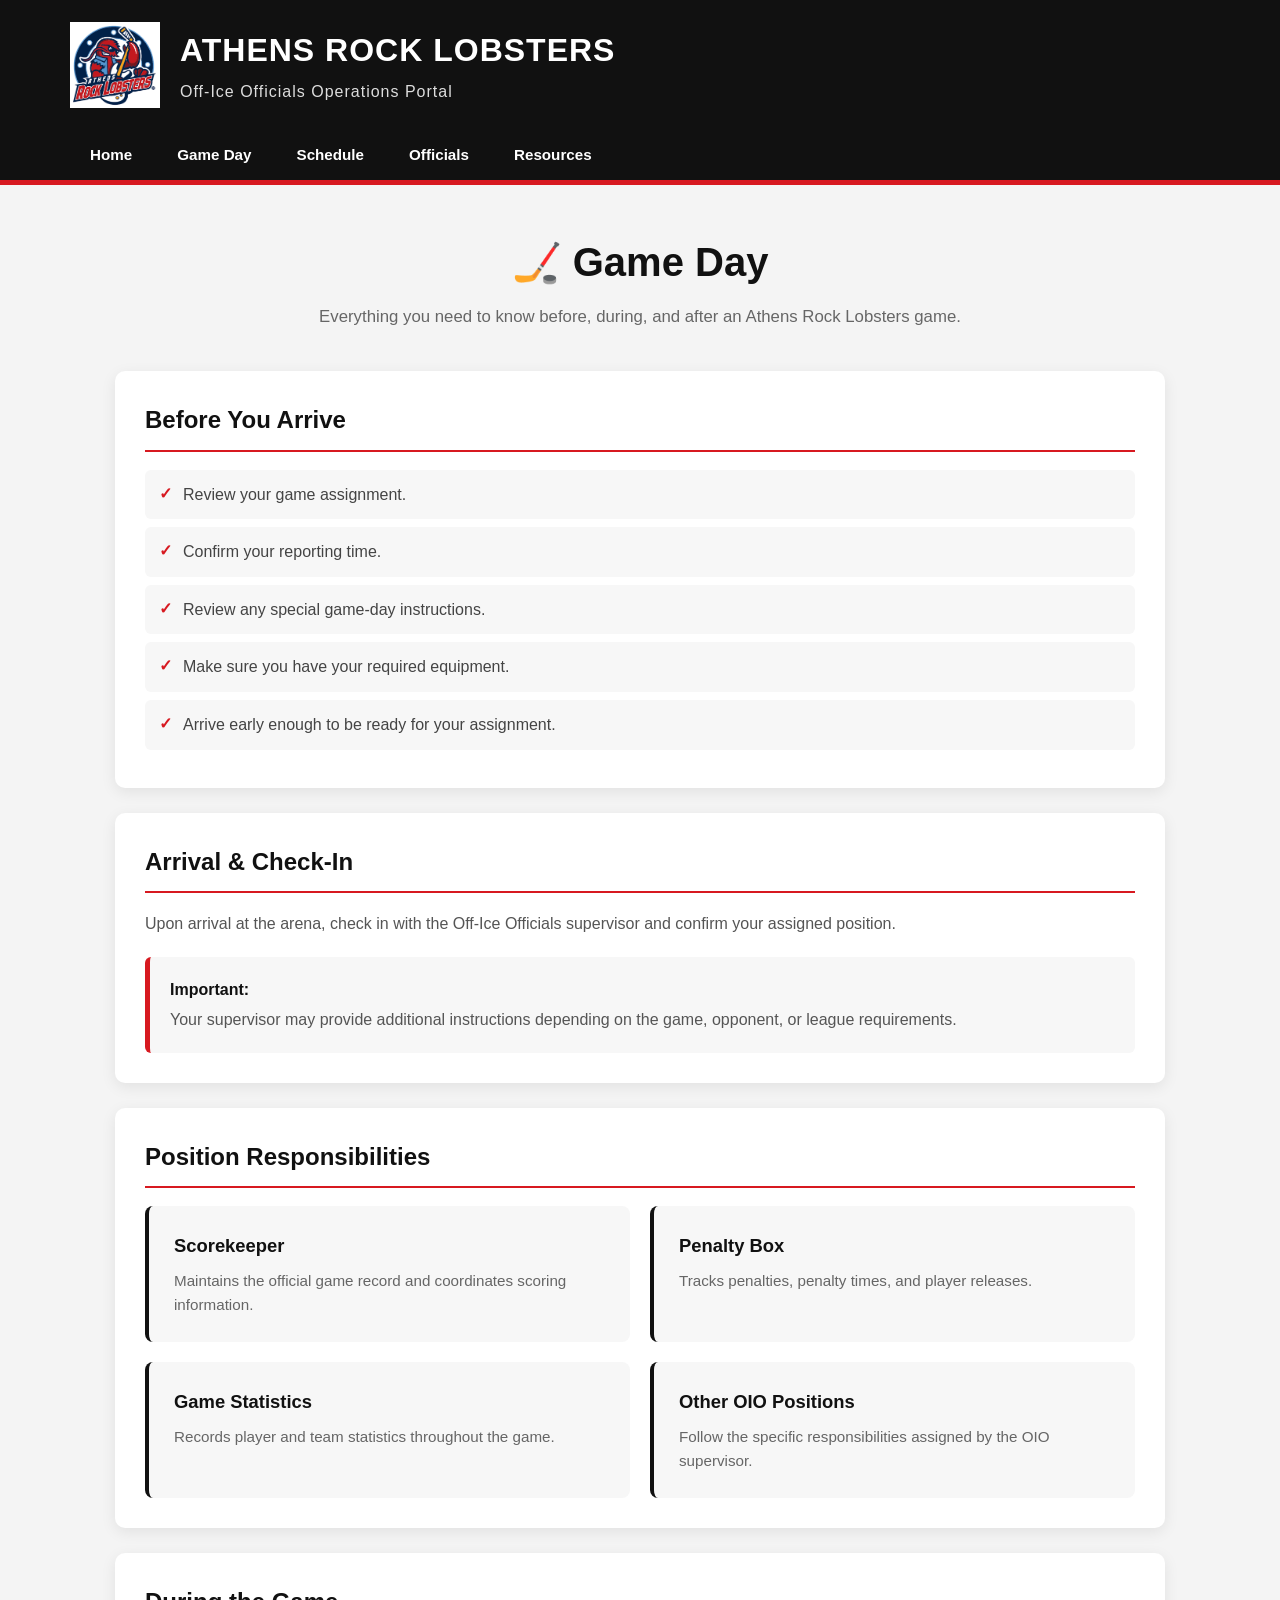
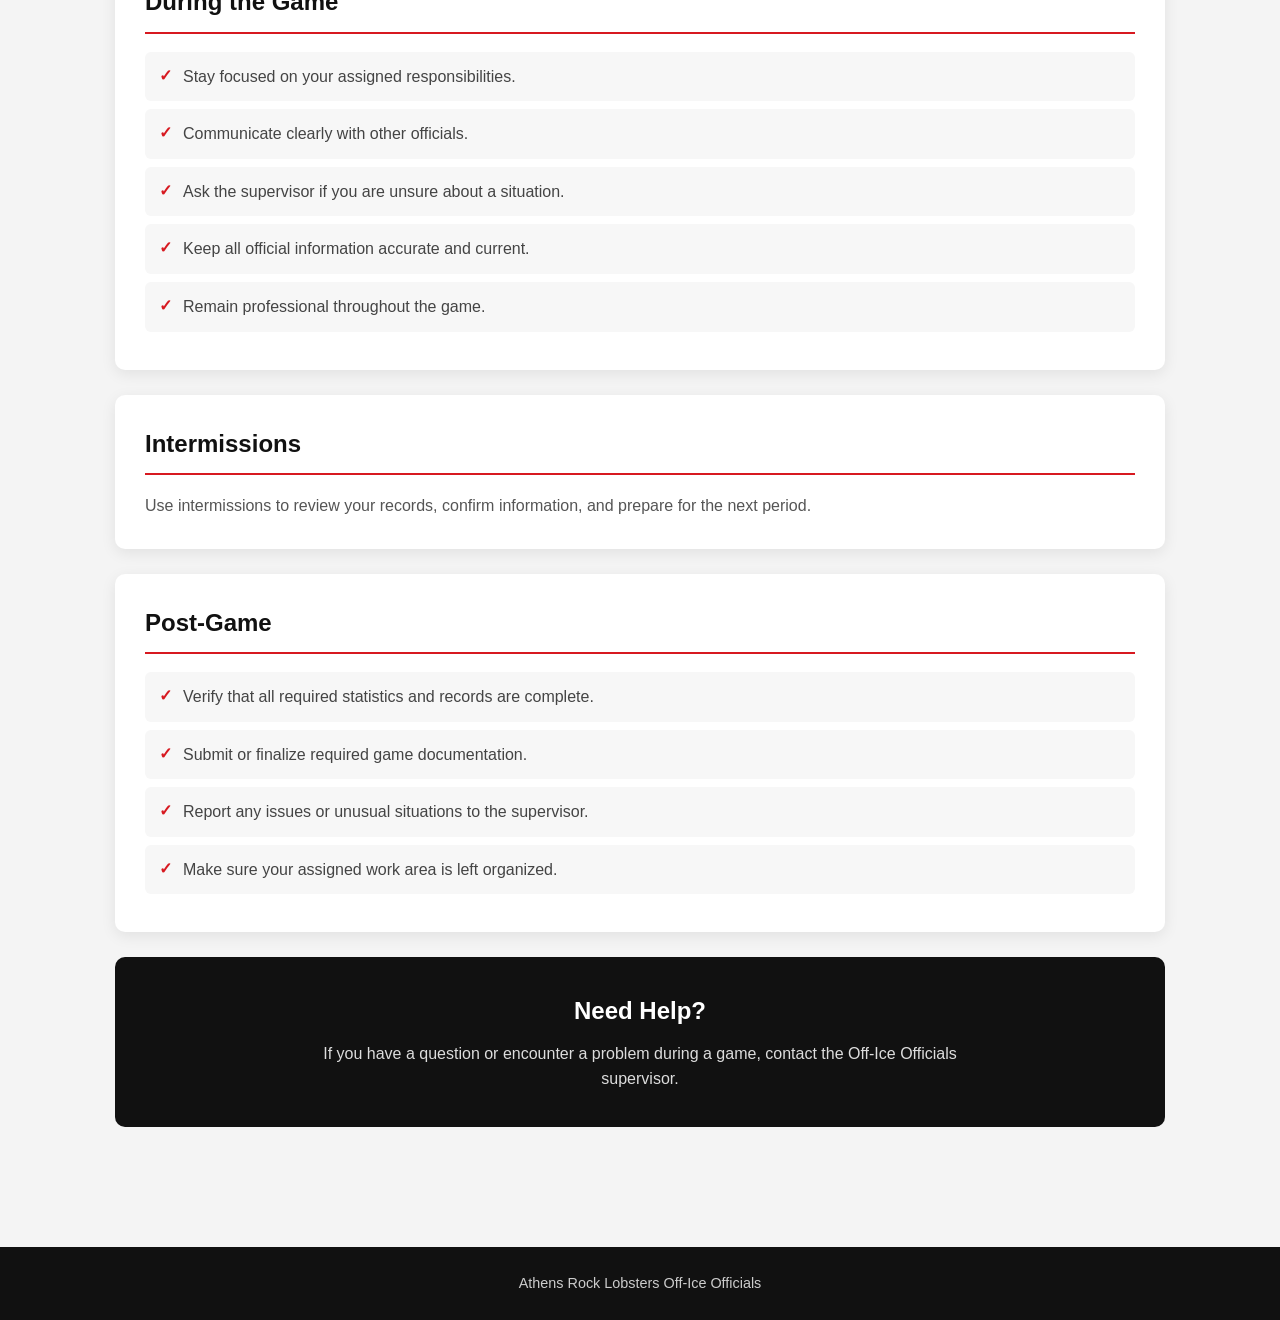
==== game-day.html @ accec573 "Add Game Day page" ====
<!DOCTYPE html>
<html lang="en">

<head>

    <meta charset="UTF-8">

    <meta name="viewport"
          content="width=device-width, initial-scale=1.0">

    <title>Game Day | ARL Off-Ice Officials</title>

    <link rel="stylesheet"
          href="css/style.css">

</head>


<body>

    <!-- HEADER -->

    <header class="site-header">

        <div class="header-content">

            <div class="brand">

                <img src="images/arl-logo.png"
                     alt="Athens Rock Lobsters logo"
                     class="arl-logo">

                <div class="brand-text">

                    <h1>Athens Rock Lobsters</h1>

                    <p>
                        Off-Ice Officials Operations Portal
                    </p>

                </div>

            </div>


            <!-- NAVIGATION -->

            <nav class="main-nav">

                <a href="index.html">Home</a>

                <a href="game-day.html">
                    Game Day
                </a>

                <a href="#">
                    Schedule
                </a>

                <a href="#">
                    Officials
                </a>

                <a href="#">
                    Resources
                </a>

            </nav>

        </div>

    </header>


    <!-- PAGE CONTENT -->

    <main class="page-content">


        <!-- PAGE TITLE -->

        <section class="page-header">

            <h2>🏒 Game Day</h2>

            <p>
                Everything you need to know before,
                during, and after an Athens Rock Lobsters game.
            </p>

        </section>


        <!-- GAME DAY CHECKLIST -->

        <section class="info-section">

            <h3>Before You Arrive</h3>

            <ul class="checklist">

                <li>
                    Review your game assignment.
                </li>

                <li>
                    Confirm your reporting time.
                </li>

                <li>
                    Review any special game-day instructions.
                </li>

                <li>
                    Make sure you have your required equipment.
                </li>

                <li>
                    Arrive early enough to be ready for your assignment.
                </li>

            </ul>

        </section>


        <!-- ARRIVAL -->

        <section class="info-section">

            <h3>Arrival & Check-In</h3>

            <p>
                Upon arrival at the arena, check in with the
                Off-Ice Officials supervisor and confirm your
                assigned position.
            </p>

            <div class="important-box">

                <strong>Important:</strong>

                <p>
                    Your supervisor may provide additional
                    instructions depending on the game,
                    opponent, or league requirements.
                </p>

            </div>

        </section>


        <!-- POSITIONS -->

        <section class="info-section">

            <h3>Position Responsibilities</h3>

            <div class="position-grid">


                <div class="position-card">

                    <h4>Scorekeeper</h4>

                    <p>
                        Maintains the official game record
                        and coordinates scoring information.
                    </p>

                </div>


                <div class="position-card">

                    <h4>Penalty Box</h4>

                    <p>
                        Tracks penalties, penalty times,
                        and player releases.
                    </p>

                </div>


                <div class="position-card">

                    <h4>Game Statistics</h4>

                    <p>
                        Records player and team statistics
                        throughout the game.
                    </p>

                </div>


                <div class="position-card">

                    <h4>Other OIO Positions</h4>

                    <p>
                        Follow the specific responsibilities
                        assigned by the OIO supervisor.
                    </p>

                </div>

            </div>

        </section>


        <!-- DURING GAME -->

        <section class="info-section">

            <h3>During the Game</h3>

            <ul class="checklist">

                <li>
                    Stay focused on your assigned responsibilities.
                </li>

                <li>
                    Communicate clearly with other officials.
                </li>

                <li>
                    Ask the supervisor if you are unsure about a situation.
                </li>

                <li>
                    Keep all official information accurate and current.
                </li>

                <li>
                    Remain professional throughout the game.
                </li>

            </ul>

        </section>


        <!-- INTERMISSIONS -->

        <section class="info-section">

            <h3>Intermissions</h3>

            <p>
                Use intermissions to review your records,
                confirm information, and prepare for the
                next period.
            </p>

        </section>


        <!-- POST GAME -->

        <section class="info-section">

            <h3>Post-Game</h3>

            <ul class="checklist">

                <li>
                    Verify that all required statistics and records are complete.
                </li>

                <li>
                    Submit or finalize required game documentation.
                </li>

                <li>
                    Report any issues or unusual situations to the supervisor.
                </li>

                <li>
                    Make sure your assigned work area is left organized.
                </li>

            </ul>

        </section>


        <!-- CONTACT -->

        <section class="contact-box">

            <h3>Need Help?</h3>

            <p>
                If you have a question or encounter a problem
                during a game, contact the Off-Ice Officials
                supervisor.
            </p>

        </section>


    </main>


    <!-- FOOTER -->

    <footer class="site-footer">

        <p>
            Athens Rock Lobsters Off-Ice Officials
        </p>

    </footer>


</body>

</html>
---- css/style.css ----
/* =========================================
   ATHENS ROCK LOBSTERS
   OFF-ICE OFFICIALS OPERATIONS PORTAL
   ========================================= */

/* ---------- RESET ---------- */

* {
    margin: 0;
    padding: 0;
    box-sizing: border-box;
}

html {
    scroll-behavior: smooth;
}

body {
    font-family: Arial, Helvetica, sans-serif;
    background: #f4f4f4;
    color: #222;
    line-height: 1.6;
}

a {
    color: inherit;
    text-decoration: none;
}

img {
    max-width: 100%;
    display: block;
}


/* =========================================
   HEADER
   ========================================= */

.site-header {
    background: #111111;
    color: white;
    border-bottom: 5px solid #d71920;
}

.header-content {
    max-width: 1200px;
    margin: 0 auto;
    padding: 20px 30px 0;
}

.brand {
    display: flex;
    align-items: center;
    gap: 20px;
    padding-bottom: 20px;
}

.arl-logo {
    width: 90px;
    height: 90px;
    object-fit: contain;
}

.brand-text h1 {
    font-size: 2rem;
    font-weight: 800;
    letter-spacing: 1px;
    text-transform: uppercase;
}

.brand-text p {
    margin-top: 3px;
    color: #dddddd;
    font-size: 1rem;
    letter-spacing: 1px;
}


/* =========================================
   NAVIGATION
   ========================================= */

.main-nav {
    display: flex;
    flex-wrap: wrap;
    gap: 5px;
}

.main-nav a {
    padding: 13px 20px;
    color: white;
    font-weight: bold;
    font-size: 0.95rem;
    transition: background 0.2s ease;
}

.main-nav a:hover {
    background: #d71920;
}


/* =========================================
   MAIN CONTENT
   ========================================= */

main {
    min-height: 600px;
}


/* =========================================
   HERO
   ========================================= */

.hero {
    position: relative;
    width: 100%;
    height: 380px;
    overflow: hidden;
}

.hero > img {
    width: 100%;
    height: 100%;
    object-fit: cover;
}

.hero-overlay {
    position: absolute;
    top: 0;
    left: 0;
    width: 100%;
    height: 100%;

    display: flex;
    flex-direction: column;
    justify-content: center;
    align-items: center;

    text-align: center;
    padding: 30px;

    background: rgba(0, 0, 0, 0.55);
    color: white;
}

.hero-overlay h2 {
    font-size: 2.7rem;
    text-transform: uppercase;
    letter-spacing: 1px;
    margin-bottom: 10px;
}

.hero-overlay p {
    max-width: 700px;
    font-size: 1.15rem;
}


/* =========================================
   WELCOME
   ========================================= */

.welcome {
    max-width: 1000px;
    margin: 50px auto 35px;
    padding: 40px;

    background: white;
    border-radius: 10px;

    box-shadow: 0 4px 15px rgba(0, 0, 0, 0.08);

    text-align: center;
}

.welcome h2 {
    font-size: 2rem;
    margin-bottom: 15px;
    color: #111111;
}

.welcome p {
    max-width: 700px;
    margin: 0 auto;
    color: #555555;
    font-size: 1.05rem;
}


/* =========================================
   DASHBOARD
   ========================================= */

.dashboard {
    width: 100%;
    max-width: 1100px;

    margin: 0 auto 60px;
    padding: 0 25px;

    display: grid;
    grid-template-columns: repeat(3, minmax(0, 1fr));
    gap: 25px;
}

.dashboard-card {
    display: block;

    background: white;
    padding: 30px;

    border-radius: 10px;
    border-top: 5px solid #d71920;

    box-shadow: 0 4px 15px rgba(0, 0, 0, 0.08);

    transition:
        transform 0.2s ease,
        box-shadow 0.2s ease;
}

.dashboard-card:hover {
    transform: translateY(-5px);

    box-shadow:
        0 8px 25px rgba(0, 0, 0, 0.15);
}

.card-icon {
    font-size: 2.2rem;
    margin-bottom: 10px;
}

.dashboard-card h3 {
    font-size: 1.35rem;
    margin-bottom: 10px;
    color: #111111;
}

.dashboard-card p {
    color: #666666;
    font-size: 0.95rem;
}


/* =========================================
   FOOTER
   ========================================= */

.site-footer {
    background: #111111;
    color: #cccccc;

    text-align: center;

    padding: 25px;
    margin-top: 60px;

    font-size: 0.9rem;
}


/* =========================================
   TABLET
   ========================================= */

@media (max-width: 800px) {

    .dashboard {
        grid-template-columns: repeat(2, minmax(0, 1fr));
    }

    .hero {
        height: 320px;
    }

    .hero-overlay h2 {
        font-size: 2rem;
    }
}


/* =========================================
   MOBILE
   ========================================= */

@media (max-width: 550px) {

    .header-content {
        padding: 15px 20px 0;
    }

    .brand {
        gap: 15px;
    }

    .arl-logo {
        width: 70px;
        height: 70px;
    }

    .brand-text h1 {
        font-size: 1.35rem;
    }

    .brand-text p {
        font-size: 0.8rem;
    }

    .main-nav a {
        padding: 10px 12px;
        font-size: 0.85rem;
    }

    .hero {
        height: 300px;
    }

    .hero-overlay h2 {
        font-size: 1.6rem;
    }

    .hero-overlay p {
        font-size: 1rem;
    }

    .welcome {
        margin: 30px 15px;
        padding: 35px 25px;
    }

    .welcome h2 {
        font-size: 1.6rem;
    }

    .dashboard {
        grid-template-columns: 1fr;
        padding: 0 15px;
    }
}




/* =========================================
   GAME DAY PAGE
   ========================================= */

.page-content {
    max-width: 1100px;
    margin: 0 auto;
    padding: 45px 25px 60px;
}


/* ---------- PAGE HEADER ---------- */

.page-header {
    text-align: center;
    margin-bottom: 40px;
}

.page-header h2 {
    font-size: 2.5rem;
    color: #111111;
    margin-bottom: 10px;
}

.page-header p {
    max-width: 700px;
    margin: 0 auto;
    color: #666666;
    font-size: 1.05rem;
}


/* ---------- INFORMATION SECTIONS ---------- */

.info-section {
    background: white;
    margin-bottom: 25px;
    padding: 30px;

    border-radius: 10px;

    box-shadow:
        0 4px 15px rgba(0, 0, 0, 0.08);
}

.info-section h3 {
    font-size: 1.5rem;
    color: #111111;

    margin-bottom: 18px;

    padding-bottom: 10px;

    border-bottom: 2px solid #d71920;
}

.info-section p {
    color: #555555;
}


/* ---------- CHECKLIST ---------- */

.checklist {
    list-style: none;
    padding: 0;
}

.checklist li {
    position: relative;

    padding: 12px 15px 12px 38px;

    margin-bottom: 8px;

    background: #f7f7f7;

    border-radius: 6px;

    color: #444444;
}

.checklist li::before {
    content: "✓";

    position: absolute;

    left: 14px;
    top: 11px;

    font-weight: bold;

    color: #d71920;
}


/* ---------- IMPORTANT BOX ---------- */

.important-box {
    margin-top: 20px;

    padding: 20px;

    background: #f7f7f7;

    border-left: 5px solid #d71920;

    border-radius: 6px;
}

.important-box strong {
    display: block;

    margin-bottom: 5px;

    color: #111111;
}

.important-box p {
    margin: 0;
}


/* ---------- POSITION GRID ---------- */

.position-grid {
    display: grid;

    grid-template-columns:
        repeat(2, minmax(0, 1fr));

    gap: 20px;
}

.position-card {
    padding: 25px;

    background: #f7f7f7;

    border-radius: 8px;

    border-left: 4px solid #111111;
}

.position-card h4 {
    margin-bottom: 8px;

    font-size: 1.15rem;

    color: #111111;
}

.position-card p {
    font-size: 0.95rem;

    color: #666666;
}


/* ---------- CONTACT BOX ---------- */

.contact-box {
    margin-top: 10px;

    padding: 35px;

    background: #111111;

    color: white;

    border-radius: 10px;

    text-align: center;
}

.contact-box h3 {
    font-size: 1.5rem;

    margin-bottom: 10px;
}

.contact-box p {
    max-width: 650px;

    margin: 0 auto;

    color: #dddddd;
}


/* ---------- GAME DAY MOBILE ---------- */

@media (max-width: 700px) {

    .page-content {
        padding: 35px 15px 45px;
    }

    .page-header h2 {
        font-size: 2rem;
    }

    .info-section {
        padding: 25px 20px;
    }

    .position-grid {
        grid-template-columns: 1fr;
    }

    .contact-box {
        padding: 30px 20px;
    }
}
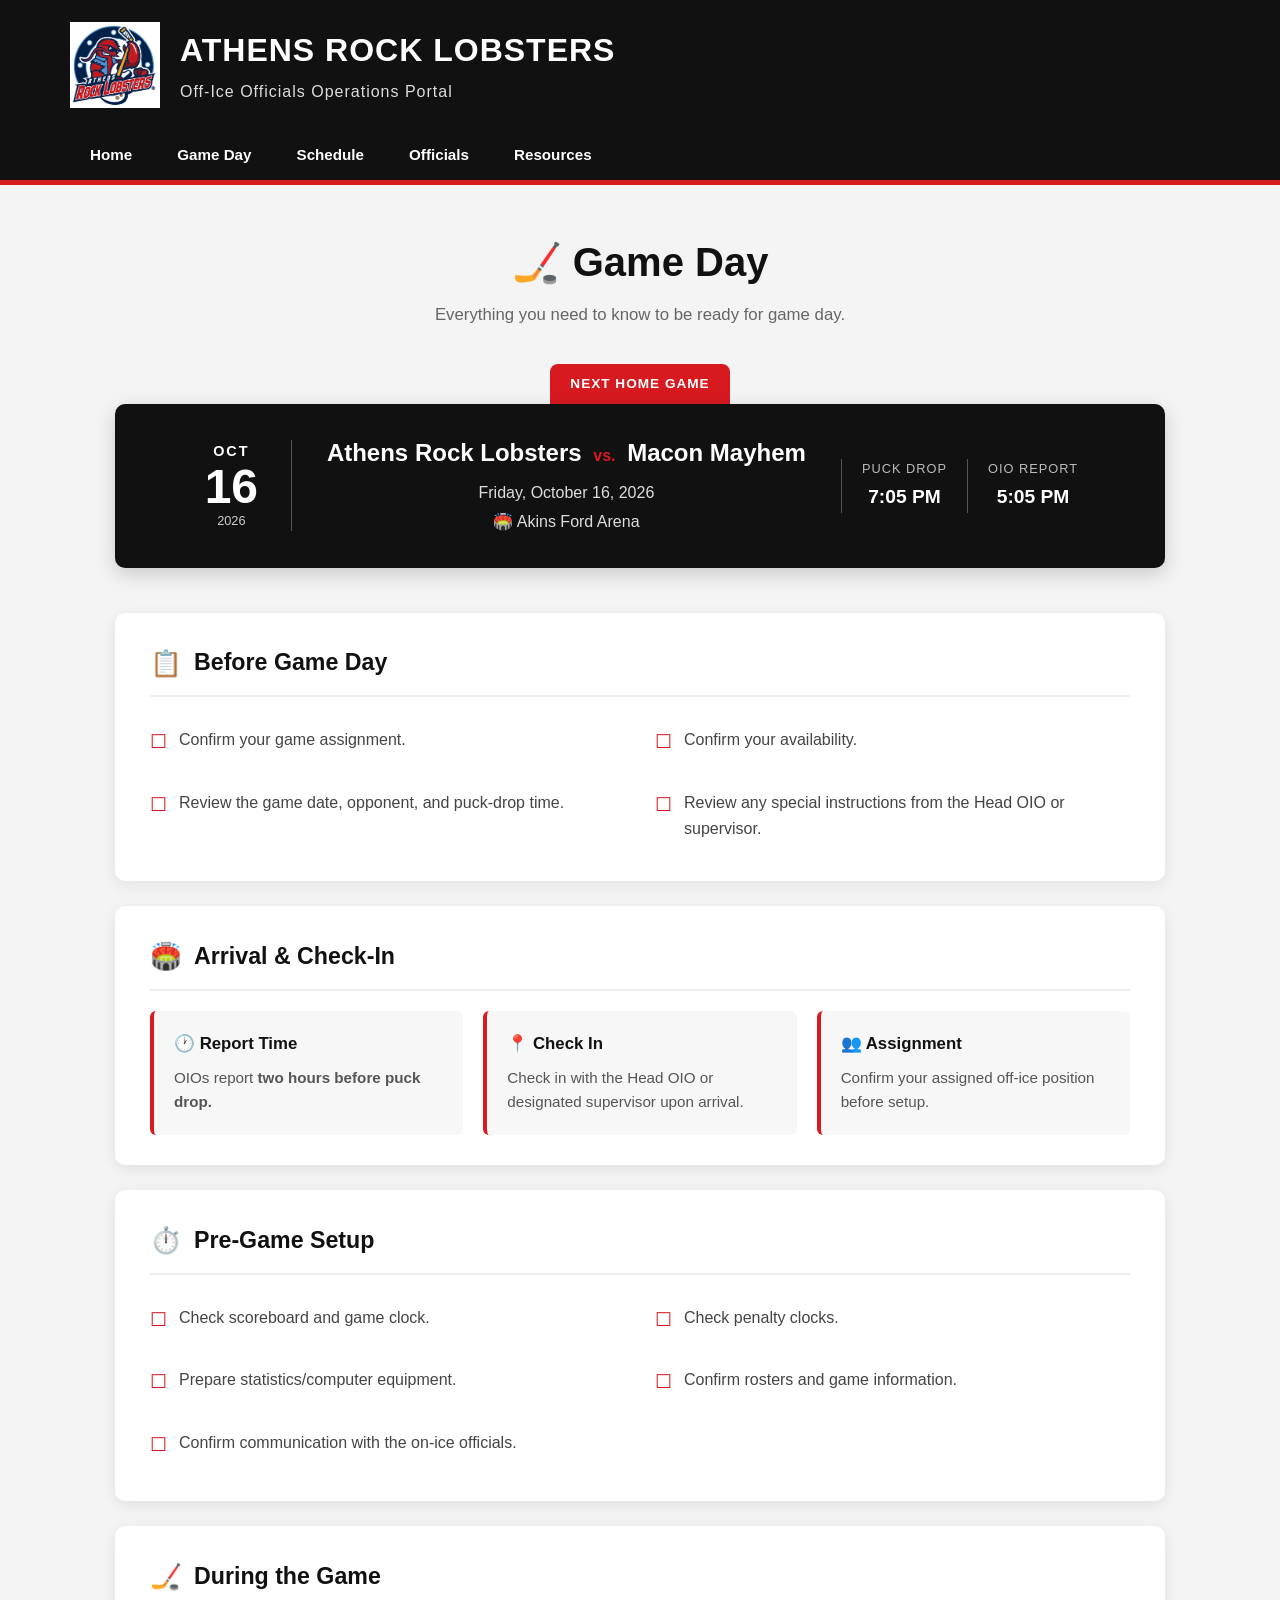
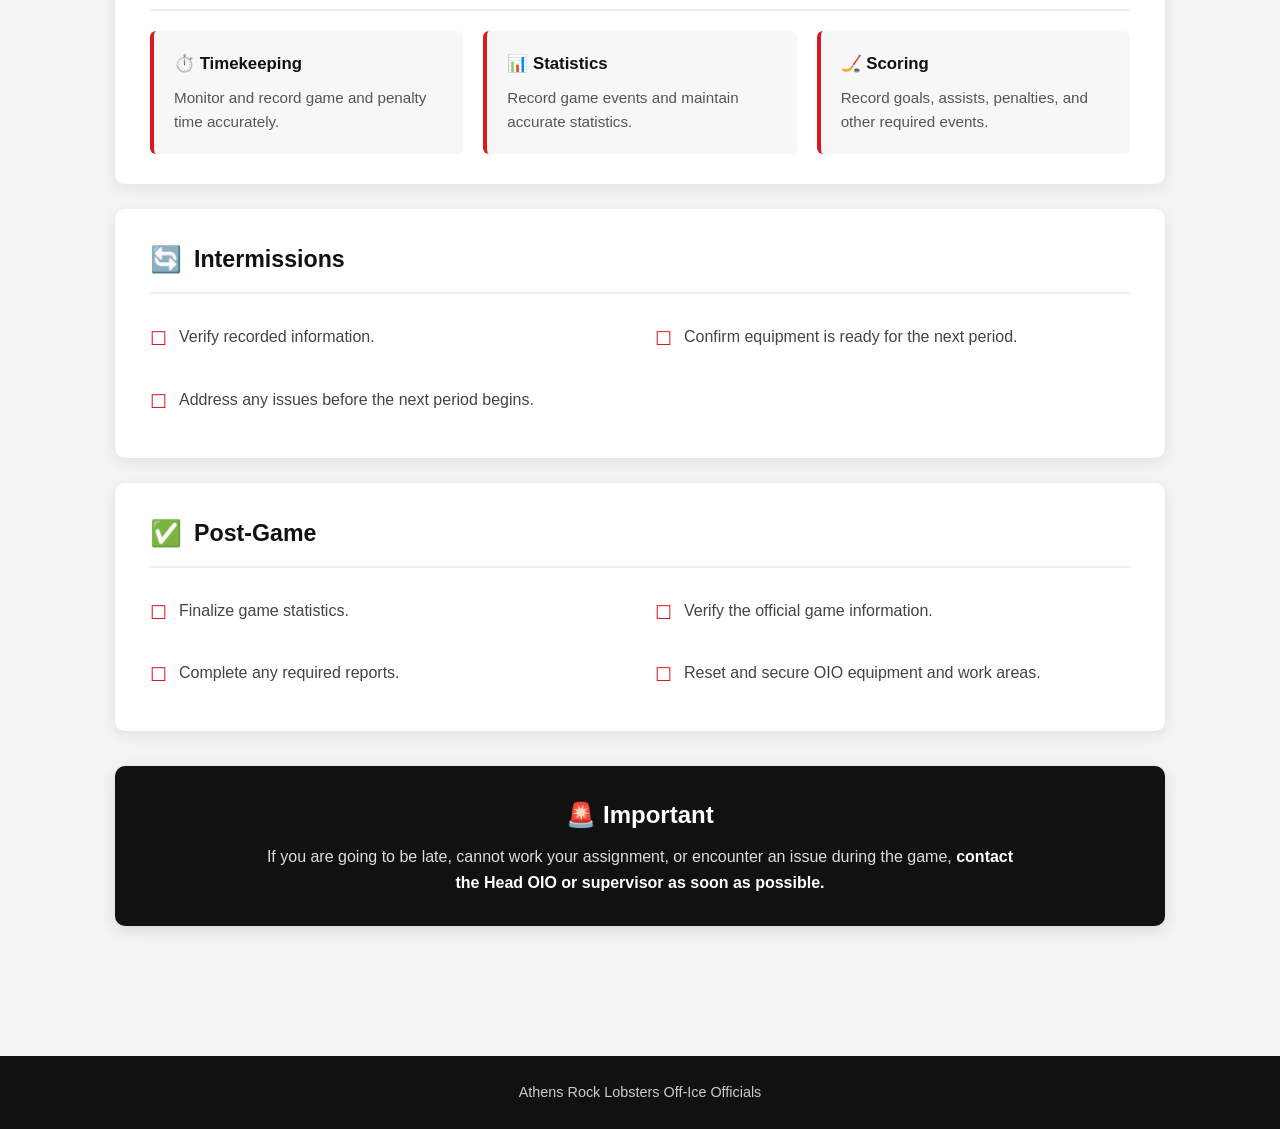
==== commit 4f4f5595: "Build Game Day operations page" ====
--- a/game-day.html
+++ b/game-day.html
@@ -1,3 +1,4 @@
+
 <!DOCTYPE html>
 <html lang="en">
 
@@ -18,304 +19,589 @@
 
 <body>
 
-    <!-- HEADER -->
-
-    <header class="site-header">
-
-        <div class="header-content">
-
-            <div class="brand">
-
-                <img src="images/arl-logo.png"
-                     alt="Athens Rock Lobsters logo"
-                     class="arl-logo">
-
-                <div class="brand-text">
-
-                    <h1>Athens Rock Lobsters</h1>
-
-                    <p>
-                        Off-Ice Officials Operations Portal
-                    </p>
+
+<!-- =========================================
+     HEADER
+     ========================================= -->
+
+<header class="site-header">
+
+    <div class="header-content">
+
+        <div class="brand">
+
+            <img src="images/arl-logo.png"
+                 alt="Athens Rock Lobsters logo"
+                 class="arl-logo">
+
+            <div class="brand-text">
+
+                <h1>Athens Rock Lobsters</h1>
+
+                <p>
+                    Off-Ice Officials Operations Portal
+                </p>
+
+            </div>
+
+        </div>
+
+
+        <nav class="main-nav">
+
+            <a href="index.html">Home</a>
+
+            <a href="game-day.html">
+                Game Day
+            </a>
+
+            <a href="schedule.html">
+                Schedule
+            </a>
+
+            <a href="officials.html">
+                Officials
+            </a>
+
+            <a href="resources.html">
+                Resources
+            </a>
+
+        </nav>
+
+    </div>
+
+</header>
+
+
+
+<!-- =========================================
+     MAIN CONTENT
+     ========================================= -->
+
+<main class="game-day-page">
+
+
+    <!-- PAGE TITLE -->
+
+    <section class="page-title">
+
+        <h2>🏒 Game Day</h2>
+
+        <p>
+            Everything you need to know
+            to be ready for game day.
+        </p>
+
+    </section>
+
+
+
+    <!-- =====================================
+         NEXT HOME GAME
+         ===================================== -->
+
+    <section class="game-day-next">
+
+        <div class="game-day-next-label">
+
+            NEXT HOME GAME
+
+        </div>
+
+
+        <div class="game-day-next-content">
+
+
+            <div class="game-day-date">
+
+                <span>OCT</span>
+
+                <strong>16</strong>
+
+                <small>2026</small>
+
+            </div>
+
+
+            <div class="game-day-matchup">
+
+                <h2>
+                    Athens Rock Lobsters
+                    <span>vs.</span>
+                    Macon Mayhem
+                </h2>
+
+                <p>
+                    Friday, October 16, 2026
+                </p>
+
+                <p>
+                    🏟️ Akins Ford Arena
+                </p>
+
+            </div>
+
+
+            <div class="game-day-times">
+
+                <div>
+
+                    <span>Puck Drop</span>
+
+                    <strong>7:05 PM</strong>
 
                 </div>
 
-            </div>
-
-
-            <!-- NAVIGATION -->
-
-            <nav class="main-nav">
-
-                <a href="index.html">Home</a>
-
-                <a href="game-day.html">
-                    Game Day
-                </a>
-
-                <a href="#">
-                    Schedule
-                </a>
-
-                <a href="#">
-                    Officials
-                </a>
-
-                <a href="#">
-                    Resources
-                </a>
-
-            </nav>
-
-        </div>
-
-    </header>
-
-
-    <!-- PAGE CONTENT -->
-
-    <main class="page-content">
-
-
-        <!-- PAGE TITLE -->
-
-        <section class="page-header">
-
-            <h2>🏒 Game Day</h2>
-
-            <p>
-                Everything you need to know before,
-                during, and after an Athens Rock Lobsters game.
-            </p>
-
-        </section>
-
-
-        <!-- GAME DAY CHECKLIST -->
-
-        <section class="info-section">
-
-            <h3>Before You Arrive</h3>
-
-            <ul class="checklist">
-
-                <li>
-                    Review your game assignment.
-                </li>
-
-                <li>
-                    Confirm your reporting time.
-                </li>
-
-                <li>
-                    Review any special game-day instructions.
-                </li>
-
-                <li>
-                    Make sure you have your required equipment.
-                </li>
-
-                <li>
-                    Arrive early enough to be ready for your assignment.
-                </li>
-
-            </ul>
-
-        </section>
-
-
-        <!-- ARRIVAL -->
-
-        <section class="info-section">
-
-            <h3>Arrival & Check-In</h3>
-
-            <p>
-                Upon arrival at the arena, check in with the
-                Off-Ice Officials supervisor and confirm your
-                assigned position.
-            </p>
-
-            <div class="important-box">
-
-                <strong>Important:</strong>
-
-                <p>
-                    Your supervisor may provide additional
-                    instructions depending on the game,
-                    opponent, or league requirements.
-                </p>
-
-            </div>
-
-        </section>
-
-
-        <!-- POSITIONS -->
-
-        <section class="info-section">
-
-            <h3>Position Responsibilities</h3>
-
-            <div class="position-grid">
-
-
-                <div class="position-card">
-
-                    <h4>Scorekeeper</h4>
-
-                    <p>
-                        Maintains the official game record
-                        and coordinates scoring information.
-                    </p>
+
+                <div>
+
+                    <span>OIO Report</span>
+
+                    <strong>5:05 PM</strong>
 
                 </div>
 
-
-                <div class="position-card">
-
-                    <h4>Penalty Box</h4>
-
-                    <p>
-                        Tracks penalties, penalty times,
-                        and player releases.
-                    </p>
-
-                </div>
-
-
-                <div class="position-card">
-
-                    <h4>Game Statistics</h4>
-
-                    <p>
-                        Records player and team statistics
-                        throughout the game.
-                    </p>
-
-                </div>
-
-
-                <div class="position-card">
-
-                    <h4>Other OIO Positions</h4>
-
-                    <p>
-                        Follow the specific responsibilities
-                        assigned by the OIO supervisor.
-                    </p>
-
-                </div>
-
-            </div>
-
-        </section>
-
-
-        <!-- DURING GAME -->
-
-        <section class="info-section">
-
-            <h3>During the Game</h3>
-
-            <ul class="checklist">
-
-                <li>
-                    Stay focused on your assigned responsibilities.
-                </li>
-
-                <li>
-                    Communicate clearly with other officials.
-                </li>
-
-                <li>
-                    Ask the supervisor if you are unsure about a situation.
-                </li>
-
-                <li>
-                    Keep all official information accurate and current.
-                </li>
-
-                <li>
-                    Remain professional throughout the game.
-                </li>
-
-            </ul>
-
-        </section>
-
-
-        <!-- INTERMISSIONS -->
-
-        <section class="info-section">
-
-            <h3>Intermissions</h3>
-
-            <p>
-                Use intermissions to review your records,
-                confirm information, and prepare for the
-                next period.
-            </p>
-
-        </section>
-
-
-        <!-- POST GAME -->
-
-        <section class="info-section">
-
-            <h3>Post-Game</h3>
-
-            <ul class="checklist">
-
-                <li>
-                    Verify that all required statistics and records are complete.
-                </li>
-
-                <li>
-                    Submit or finalize required game documentation.
-                </li>
-
-                <li>
-                    Report any issues or unusual situations to the supervisor.
-                </li>
-
-                <li>
-                    Make sure your assigned work area is left organized.
-                </li>
-
-            </ul>
-
-        </section>
-
-
-        <!-- CONTACT -->
-
-        <section class="contact-box">
-
-            <h3>Need Help?</h3>
-
-            <p>
-                If you have a question or encounter a problem
-                during a game, contact the Off-Ice Officials
-                supervisor.
-            </p>
-
-        </section>
-
-
-    </main>
-
-
-    <!-- FOOTER -->
-
-    <footer class="site-footer">
+            </div>
+
+        </div>
+
+    </section>
+
+
+
+    <!-- =====================================
+         BEFORE GAME DAY
+         ===================================== -->
+
+    <section class="game-day-section">
+
+        <div class="section-heading">
+
+            <span>📋</span>
+
+            <h2>Before Game Day</h2>
+
+        </div>
+
+
+        <div class="checklist">
+
+            <div class="checklist-item">
+
+                <span>☐</span>
+
+                <p>
+                    Confirm your game assignment.
+                </p>
+
+            </div>
+
+
+            <div class="checklist-item">
+
+                <span>☐</span>
+
+                <p>
+                    Confirm your availability.
+                </p>
+
+            </div>
+
+
+            <div class="checklist-item">
+
+                <span>☐</span>
+
+                <p>
+                    Review the game date,
+                    opponent, and puck-drop time.
+                </p>
+
+            </div>
+
+
+            <div class="checklist-item">
+
+                <span>☐</span>
+
+                <p>
+                    Review any special instructions
+                    from the Head OIO or supervisor.
+                </p>
+
+            </div>
+
+        </div>
+
+    </section>
+
+
+
+    <!-- =====================================
+         ARRIVAL
+         ===================================== -->
+
+    <section class="game-day-section">
+
+        <div class="section-heading">
+
+            <span>🏟️</span>
+
+            <h2>Arrival & Check-In</h2>
+
+        </div>
+
+
+        <div class="info-grid">
+
+            <div class="info-box">
+
+                <h3>🕐 Report Time</h3>
+
+                <p>
+
+                    OIOs report
+
+                    <strong>
+                        two hours before puck drop.
+                    </strong>
+
+                </p>
+
+            </div>
+
+
+            <div class="info-box">
+
+                <h3>📍 Check In</h3>
+
+                <p>
+                    Check in with the
+                    Head OIO or designated supervisor
+                    upon arrival.
+                </p>
+
+            </div>
+
+
+            <div class="info-box">
+
+                <h3>👥 Assignment</h3>
+
+                <p>
+                    Confirm your assigned
+                    off-ice position before setup.
+                </p>
+
+            </div>
+
+        </div>
+
+    </section>
+
+
+
+    <!-- =====================================
+         PRE-GAME SETUP
+         ===================================== -->
+
+    <section class="game-day-section">
+
+        <div class="section-heading">
+
+            <span>⏱️</span>
+
+            <h2>Pre-Game Setup</h2>
+
+        </div>
+
+
+        <div class="checklist">
+
+            <div class="checklist-item">
+
+                <span>☐</span>
+
+                <p>
+                    Check scoreboard and game clock.
+                </p>
+
+            </div>
+
+
+            <div class="checklist-item">
+
+                <span>☐</span>
+
+                <p>
+                    Check penalty clocks.
+                </p>
+
+            </div>
+
+
+            <div class="checklist-item">
+
+                <span>☐</span>
+
+                <p>
+                    Prepare statistics/computer equipment.
+                </p>
+
+            </div>
+
+
+            <div class="checklist-item">
+
+                <span>☐</span>
+
+                <p>
+                    Confirm rosters and game information.
+                </p>
+
+            </div>
+
+
+            <div class="checklist-item">
+
+                <span>☐</span>
+
+                <p>
+                    Confirm communication with
+                    the on-ice officials.
+                </p>
+
+            </div>
+
+        </div>
+
+    </section>
+
+
+
+    <!-- =====================================
+         DURING GAME
+         ===================================== -->
+
+    <section class="game-day-section">
+
+        <div class="section-heading">
+
+            <span>🏒</span>
+
+            <h2>During the Game</h2>
+
+        </div>
+
+
+        <div class="info-grid">
+
+            <div class="info-box">
+
+                <h3>⏱️ Timekeeping</h3>
+
+                <p>
+                    Monitor and record game
+                    and penalty time accurately.
+                </p>
+
+            </div>
+
+
+            <div class="info-box">
+
+                <h3>📊 Statistics</h3>
+
+                <p>
+                    Record game events and
+                    maintain accurate statistics.
+                </p>
+
+            </div>
+
+
+            <div class="info-box">
+
+                <h3>🏒 Scoring</h3>
+
+                <p>
+                    Record goals, assists,
+                    penalties, and other required events.
+                </p>
+
+            </div>
+
+        </div>
+
+    </section>
+
+
+
+    <!-- =====================================
+         INTERMISSIONS
+         ===================================== -->
+
+    <section class="game-day-section">
+
+        <div class="section-heading">
+
+            <span>🔄</span>
+
+            <h2>Intermissions</h2>
+
+        </div>
+
+
+        <div class="checklist">
+
+            <div class="checklist-item">
+
+                <span>☐</span>
+
+                <p>
+                    Verify recorded information.
+                </p>
+
+            </div>
+
+
+            <div class="checklist-item">
+
+                <span>☐</span>
+
+                <p>
+                    Confirm equipment is ready
+                    for the next period.
+                </p>
+
+            </div>
+
+
+            <div class="checklist-item">
+
+                <span>☐</span>
+
+                <p>
+                    Address any issues before
+                    the next period begins.
+                </p>
+
+            </div>
+
+        </div>
+
+    </section>
+
+
+
+    <!-- =====================================
+         POST-GAME
+         ===================================== -->
+
+    <section class="game-day-section">
+
+        <div class="section-heading">
+
+            <span>✅</span>
+
+            <h2>Post-Game</h2>
+
+        </div>
+
+
+        <div class="checklist">
+
+            <div class="checklist-item">
+
+                <span>☐</span>
+
+                <p>
+                    Finalize game statistics.
+                </p>
+
+            </div>
+
+
+            <div class="checklist-item">
+
+                <span>☐</span>
+
+                <p>
+                    Verify the official game information.
+                </p>
+
+            </div>
+
+
+            <div class="checklist-item">
+
+                <span>☐</span>
+
+                <p>
+                    Complete any required reports.
+                </p>
+
+            </div>
+
+
+            <div class="checklist-item">
+
+                <span>☐</span>
+
+                <p>
+                    Reset and secure OIO equipment
+                    and work areas.
+                </p>
+
+            </div>
+
+        </div>
+
+    </section>
+
+
+
+    <!-- =====================================
+         IMPORTANT
+         ===================================== -->
+
+    <section class="game-day-important">
+
+        <h2>🚨 Important</h2>
 
         <p>
-            Athens Rock Lobsters Off-Ice Officials
+
+            If you are going to be late,
+            cannot work your assignment,
+            or encounter an issue during the game,
+
+            <strong>
+                contact the Head OIO or supervisor
+                as soon as possible.
+            </strong>
+
         </p>
 
-    </footer>
+    </section>
+
+
+
+</main>
+
+
+
+<!-- =========================================
+     FOOTER
+     ========================================= -->
+
+<footer class="site-footer">
+
+    <p>
+        Athens Rock Lobsters Off-Ice Officials
+    </p>
+
+</footer>
 
 
 </body>
--- a/css/style.css
+++ b/css/style.css
@@ -561,4 +561,942 @@
 }
 
 
-
+/* =========================================
+   SCHEDULE PAGE
+   ========================================= */
+
+.schedule-list {
+    display: flex;
+    flex-direction: column;
+    gap: 18px;
+}
+
+.game-card {
+    display: grid;
+
+    grid-template-columns: 110px 1fr auto;
+
+    align-items: center;
+
+    gap: 25px;
+
+    padding: 22px;
+
+    background: #f7f7f7;
+
+    border-radius: 8px;
+
+    border-left: 5px solid #d71920;
+
+    transition:
+        transform 0.2s ease,
+        box-shadow 0.2s ease;
+}
+
+.game-card:hover {
+    transform: translateY(-2px);
+
+    box-shadow:
+        0 5px 15px rgba(0, 0, 0, 0.08);
+}
+
+
+/* ---------- GAME DATE ---------- */
+
+.game-date {
+    text-align: center;
+
+    background: #111111;
+
+    color: white;
+
+    border-radius: 8px;
+
+    padding: 10px;
+}
+
+.game-date .month {
+    display: block;
+
+    font-size: 0.85rem;
+
+    font-weight: bold;
+
+    letter-spacing: 1px;
+}
+
+.game-date .day {
+    display: block;
+
+    font-size: 2.3rem;
+
+    font-weight: 800;
+
+    line-height: 1.1;
+}
+
+.game-date .year {
+    display: block;
+
+    font-size: 0.8rem;
+
+    color: #cccccc;
+}
+
+
+/* ---------- GAME DETAILS ---------- */
+
+.game-details h4 {
+    font-size: 1.25rem;
+
+    margin-bottom: 8px;
+
+    color: #111111;
+}
+
+.game-details p {
+    margin: 3px 0;
+
+    color: #666666;
+
+    font-size: 0.95rem;
+}
+
+
+/* ---------- GAME STATUS ---------- */
+
+.game-status span {
+    display: inline-block;
+
+    padding: 7px 13px;
+
+    border-radius: 20px;
+
+    background: #111111;
+
+    color: white;
+
+    font-size: 0.8rem;
+
+    font-weight: bold;
+
+    text-transform: uppercase;
+
+    letter-spacing: 0.5px;
+}
+
+
+/* ---------- SCHEDULE MOBILE ---------- */
+
+@media (max-width: 700px) {
+
+    .game-card {
+        grid-template-columns: 80px 1fr;
+
+        gap: 15px;
+    }
+
+    .game-status {
+        grid-column: 2;
+    }
+
+    .game-date .day {
+        font-size: 1.8rem;
+    }
+
+    .game-details h4 {
+        font-size: 1.05rem;
+    }
+}
+
+/* =========================================
+   NEXT HOME GAME
+   ========================================= */
+
+.next-game {
+
+    max-width: 1100px;
+
+    margin: 35px auto 0;
+
+    padding: 0 25px;
+
+}
+
+
+.next-game-label {
+
+    background: #d71920;
+
+    color: white;
+
+    font-weight: 800;
+
+    font-size: 0.9rem;
+
+    letter-spacing: 1px;
+
+    padding: 10px 18px;
+
+    display: inline-block;
+
+    border-radius: 8px 8px 0 0;
+
+}
+
+
+.next-game-content {
+
+    background: #111111;
+
+    color: white;
+
+    border-radius: 0 10px 10px 10px;
+
+    padding: 25px 30px;
+
+    display: flex;
+
+    align-items: center;
+
+    gap: 30px;
+
+    box-shadow: 0 6px 20px rgba(0, 0, 0, 0.18);
+
+}
+
+
+.next-game-date {
+
+    min-width: 90px;
+
+    text-align: center;
+
+    border-right: 1px solid #555555;
+
+    padding-right: 30px;
+
+}
+
+
+.next-month {
+
+    display: block;
+
+    font-size: 0.9rem;
+
+    font-weight: bold;
+
+    letter-spacing: 2px;
+
+}
+
+
+.next-day {
+
+    display: block;
+
+    font-size: 3rem;
+
+    line-height: 1;
+
+    font-weight: 800;
+
+}
+
+
+.next-year {
+
+    display: block;
+
+    font-size: 0.8rem;
+
+    color: #cccccc;
+
+}
+
+
+.next-game-details {
+
+    flex: 1;
+
+}
+
+
+.next-game-details h2 {
+
+    font-size: 1.5rem;
+
+    margin-bottom: 8px;
+
+}
+
+
+.next-game-details h2 span {
+
+    color: #d71920;
+
+    font-size: 1rem;
+
+    margin: 0 5px;
+
+}
+
+
+.next-game-info {
+
+    color: #dddddd;
+
+    margin: 3px 0;
+
+}
+
+
+.next-game-oio {
+
+    margin-top: 10px;
+
+    color: #ffffff;
+
+}
+
+
+.next-game-oio strong {
+
+    color: #ffcc00;
+
+}
+
+
+.next-game-button {
+
+    background: #d71920;
+
+    color: white;
+
+    padding: 12px 18px;
+
+    border-radius: 6px;
+
+    font-weight: bold;
+
+    white-space: nowrap;
+
+    transition: background 0.2s ease,
+                transform 0.2s ease;
+
+}
+
+
+.next-game-button:hover {
+
+    background: #b9141a;
+
+    transform: translateY(-2px);
+
+}
+
+
+/* ---------- NEXT GAME MOBILE ---------- */
+
+@media (max-width: 700px) {
+
+    .next-game {
+
+        margin-top: 25px;
+
+        padding: 0 15px;
+
+    }
+
+
+    .next-game-content {
+
+        flex-direction: column;
+
+        align-items: stretch;
+
+        text-align: center;
+
+        gap: 20px;
+
+        padding: 25px 20px;
+
+    }
+
+
+    .next-game-date {
+
+        border-right: none;
+
+        border-bottom: 1px solid #555555;
+
+        padding-right: 0;
+
+        padding-bottom: 15px;
+
+    }
+
+
+    .next-game-details h2 {
+
+        font-size: 1.25rem;
+
+    }
+
+
+    .next-game-button {
+
+        display: inline-block;
+
+    }
+
+}
+
+/* =========================================
+   GAME DAY PAGE
+   ========================================= */
+
+.game-day-page {
+
+    max-width: 1100px;
+
+    margin: 0 auto;
+
+    padding: 45px 25px 70px;
+
+}
+
+
+/* ---------- PAGE TITLE ---------- */
+
+.page-title {
+
+    text-align: center;
+
+    margin-bottom: 35px;
+
+}
+
+
+.page-title h2 {
+
+    font-size: 2.5rem;
+
+    color: #111111;
+
+    margin-bottom: 8px;
+
+}
+
+
+.page-title p {
+
+    color: #666666;
+
+    font-size: 1.05rem;
+
+}
+
+
+
+/* =========================================
+   GAME DAY — NEXT GAME
+   ========================================= */
+
+.game-day-next {
+
+    margin-bottom: 45px;
+
+}
+
+
+.game-day-next-label {
+
+    background: #d71920;
+
+    color: white;
+
+    display: table;
+
+    margin: 0 auto;
+
+    padding: 9px 20px;
+
+    border-radius: 8px 8px 0 0;
+
+    font-weight: 800;
+
+    font-size: 0.85rem;
+
+    letter-spacing: 1px;
+
+}
+
+
+.game-day-next-content {
+
+    background: #111111;
+
+    color: white;
+
+    border-radius: 10px;
+
+    padding: 30px 35px;
+
+    display: flex;
+
+    align-items: center;
+
+    justify-content: center;
+
+    gap: 35px;
+
+    box-shadow: 0 6px 20px rgba(0, 0, 0, 0.18);
+
+}
+
+
+.game-day-date {
+
+    min-width: 90px;
+
+    text-align: center;
+
+    border-right: 1px solid #555555;
+
+    padding-right: 30px;
+
+}
+
+
+.game-day-date span {
+
+    display: block;
+
+    font-size: 0.9rem;
+
+    font-weight: bold;
+
+    letter-spacing: 2px;
+
+}
+
+
+.game-day-date strong {
+
+    display: block;
+
+    font-size: 3rem;
+
+    line-height: 1;
+
+}
+
+
+.game-day-date small {
+
+    display: block;
+
+    color: #cccccc;
+
+    font-size: 0.8rem;
+
+}
+
+
+.game-day-matchup {
+
+    text-align: center;
+
+}
+
+
+.game-day-matchup h2 {
+
+    font-size: 1.5rem;
+
+    margin-bottom: 8px;
+
+}
+
+
+.game-day-matchup h2 span {
+
+    color: #d71920;
+
+    font-size: 1rem;
+
+    margin: 0 5px;
+
+}
+
+
+.game-day-matchup p {
+
+    color: #dddddd;
+
+    margin: 3px 0;
+
+}
+
+
+.game-day-times {
+
+    display: flex;
+
+    gap: 20px;
+
+}
+
+
+.game-day-times div {
+
+    text-align: center;
+
+    border-left: 1px solid #555555;
+
+    padding-left: 20px;
+
+}
+
+
+.game-day-times span {
+
+    display: block;
+
+    color: #bbbbbb;
+
+    font-size: 0.8rem;
+
+    text-transform: uppercase;
+
+    letter-spacing: 1px;
+
+}
+
+
+.game-day-times strong {
+
+    display: block;
+
+    font-size: 1.2rem;
+
+    margin-top: 3px;
+
+}
+
+
+
+/* =========================================
+   GAME DAY SECTIONS
+   ========================================= */
+
+.game-day-section {
+
+    background: white;
+
+    border-radius: 10px;
+
+    padding: 30px 35px;
+
+    margin-bottom: 25px;
+
+    box-shadow: 0 4px 15px rgba(0, 0, 0, 0.08);
+
+}
+
+
+.section-heading {
+
+    display: flex;
+
+    align-items: center;
+
+    gap: 12px;
+
+    border-bottom: 2px solid #eeeeee;
+
+    padding-bottom: 12px;
+
+    margin-bottom: 20px;
+
+}
+
+
+.section-heading span {
+
+    font-size: 1.6rem;
+
+}
+
+
+.section-heading h2 {
+
+    font-size: 1.45rem;
+
+    color: #111111;
+
+}
+
+
+
+/* =========================================
+   CHECKLISTS
+   ========================================= */
+
+.checklist {
+
+    display: grid;
+
+    grid-template-columns: repeat(2, 1fr);
+
+    gap: 12px 30px;
+
+}
+
+
+.checklist-item {
+
+    display: flex;
+
+    align-items: flex-start;
+
+    gap: 12px;
+
+    padding: 10px 0;
+
+}
+
+
+.checklist-item > span {
+
+    font-size: 1.2rem;
+
+    color: #d71920;
+
+    flex-shrink: 0;
+
+}
+
+
+.checklist-item p {
+
+    color: #444444;
+
+}
+
+
+
+/* =========================================
+   INFORMATION BOXES
+   ========================================= */
+
+.info-grid {
+
+    display: grid;
+
+    grid-template-columns: repeat(3, 1fr);
+
+    gap: 20px;
+
+}
+
+
+.info-box {
+
+    background: #f7f7f7;
+
+    border-left: 4px solid #d71920;
+
+    border-radius: 6px;
+
+    padding: 20px;
+
+}
+
+
+.info-box h3 {
+
+    font-size: 1.05rem;
+
+    margin-bottom: 8px;
+
+    color: #111111;
+
+}
+
+
+.info-box p {
+
+    color: #555555;
+
+    font-size: 0.95rem;
+
+}
+
+
+
+/* =========================================
+   IMPORTANT NOTICE
+   ========================================= */
+
+.game-day-important {
+
+    background: #111111;
+
+    color: white;
+
+    border-radius: 10px;
+
+    padding: 30px 35px;
+
+    text-align: center;
+
+    margin-top: 35px;
+
+    box-shadow: 0 4px 15px rgba(0, 0, 0, 0.12);
+
+}
+
+
+.game-day-important h2 {
+
+    color: #ffffff;
+
+    margin-bottom: 10px;
+
+}
+
+
+.game-day-important p {
+
+    max-width: 750px;
+
+    margin: 0 auto;
+
+    color: #dddddd;
+
+}
+
+
+.game-day-important strong {
+
+    color: #ffffff;
+
+}
+
+
+
+/* =========================================
+   GAME DAY MOBILE
+   ========================================= */
+
+@media (max-width: 800px) {
+
+    .game-day-page {
+
+        padding: 35px 15px 50px;
+
+    }
+
+
+    .game-day-next-content {
+
+        flex-direction: column;
+
+        text-align: center;
+
+        gap: 20px;
+
+    }
+
+
+    .game-day-date {
+
+        border-right: none;
+
+        border-bottom: 1px solid #555555;
+
+        padding-right: 0;
+
+        padding-bottom: 15px;
+
+    }
+
+
+    .game-day-times {
+
+        justify-content: center;
+
+    }
+
+
+    .game-day-times div {
+
+        border-left: none;
+
+        padding-left: 0;
+
+    }
+
+
+    .checklist {
+
+        grid-template-columns: 1fr;
+
+    }
+
+
+    .info-grid {
+
+        grid-template-columns: 1fr;
+
+    }
+
+}
+
+
+@media (max-width: 550px) {
+
+    .page-title h2 {
+
+        font-size: 2rem;
+
+    }
+
+
+    .game-day-section {
+
+        padding: 25px 20px;
+
+    }
+
+
+    .game-day-next-content {
+
+        padding: 25px 20px;
+
+    }
+
+
+    .game-day-matchup h2 {
+
+        font-size: 1.25rem;
+
+    }
+
+
+    .game-day-times {
+
+        flex-direction: column;
+
+        gap: 10px;
+
+    }
+
+}
+
+
+
+
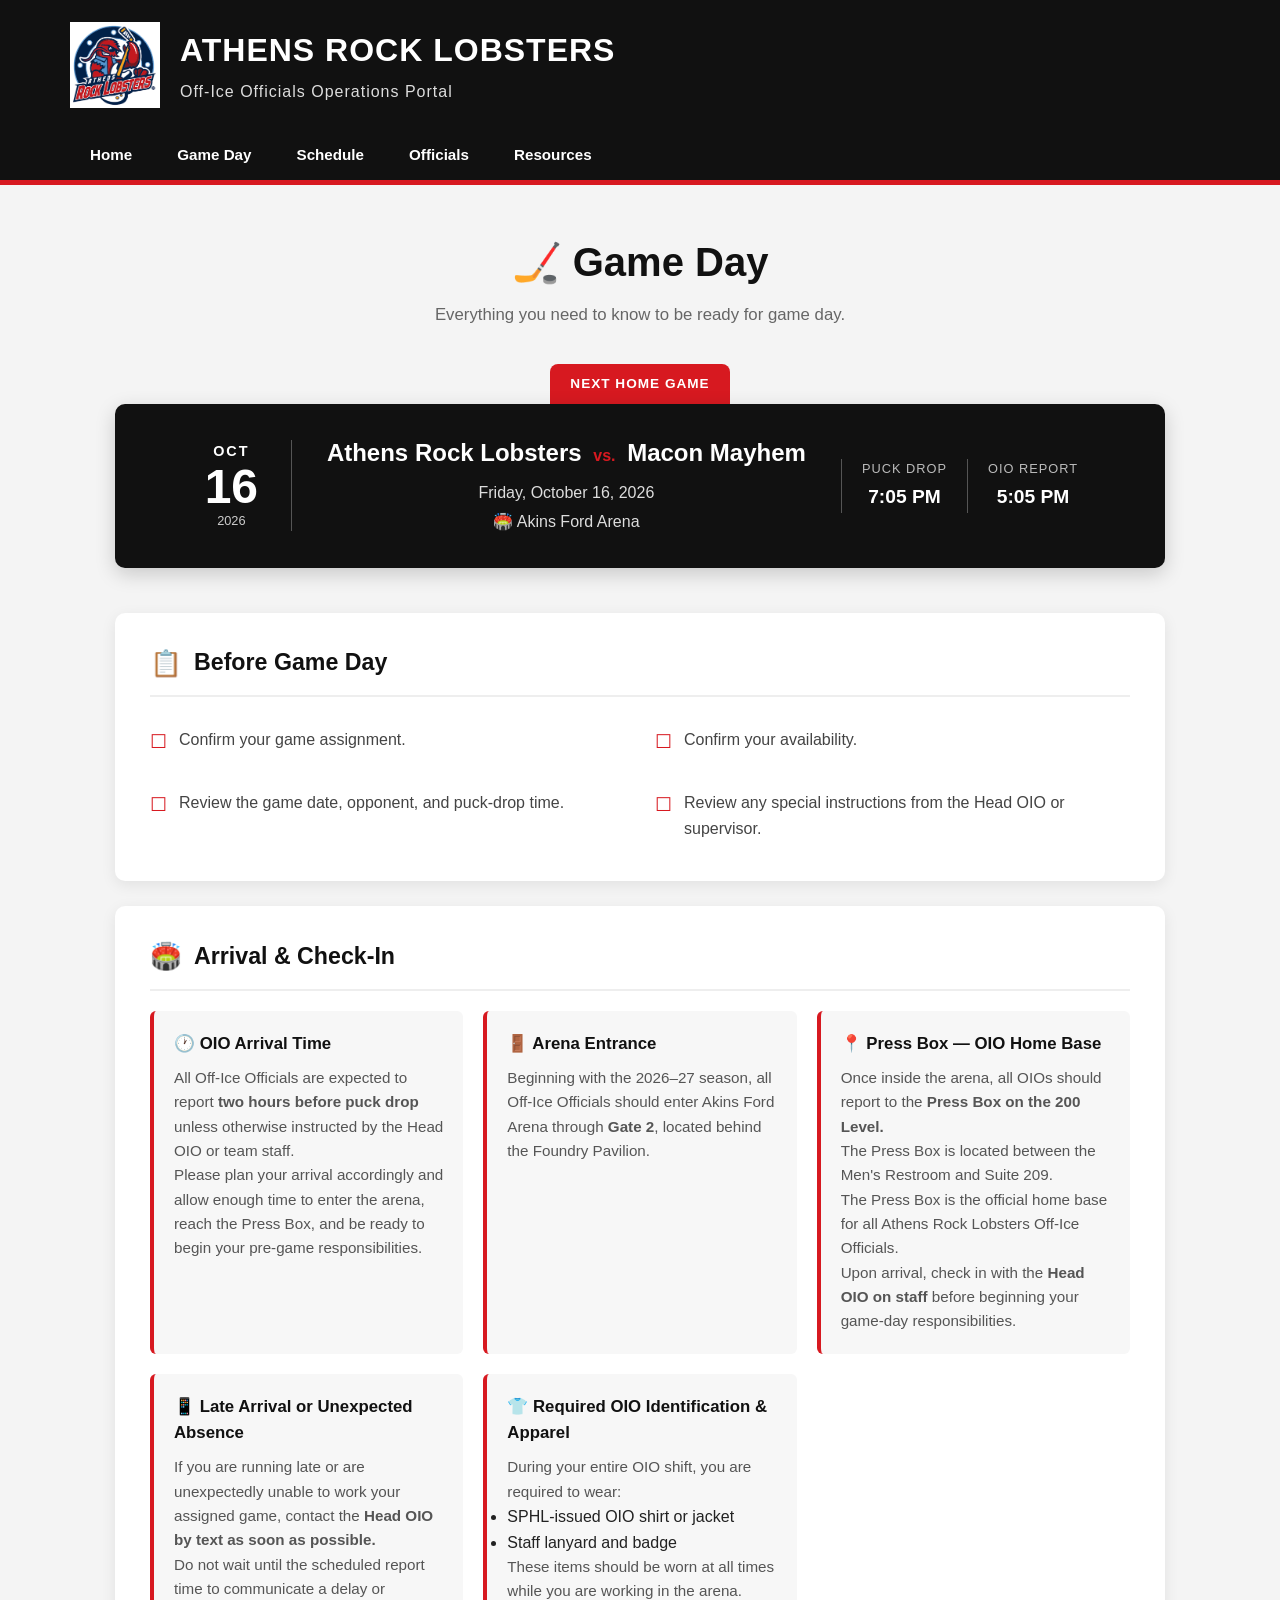
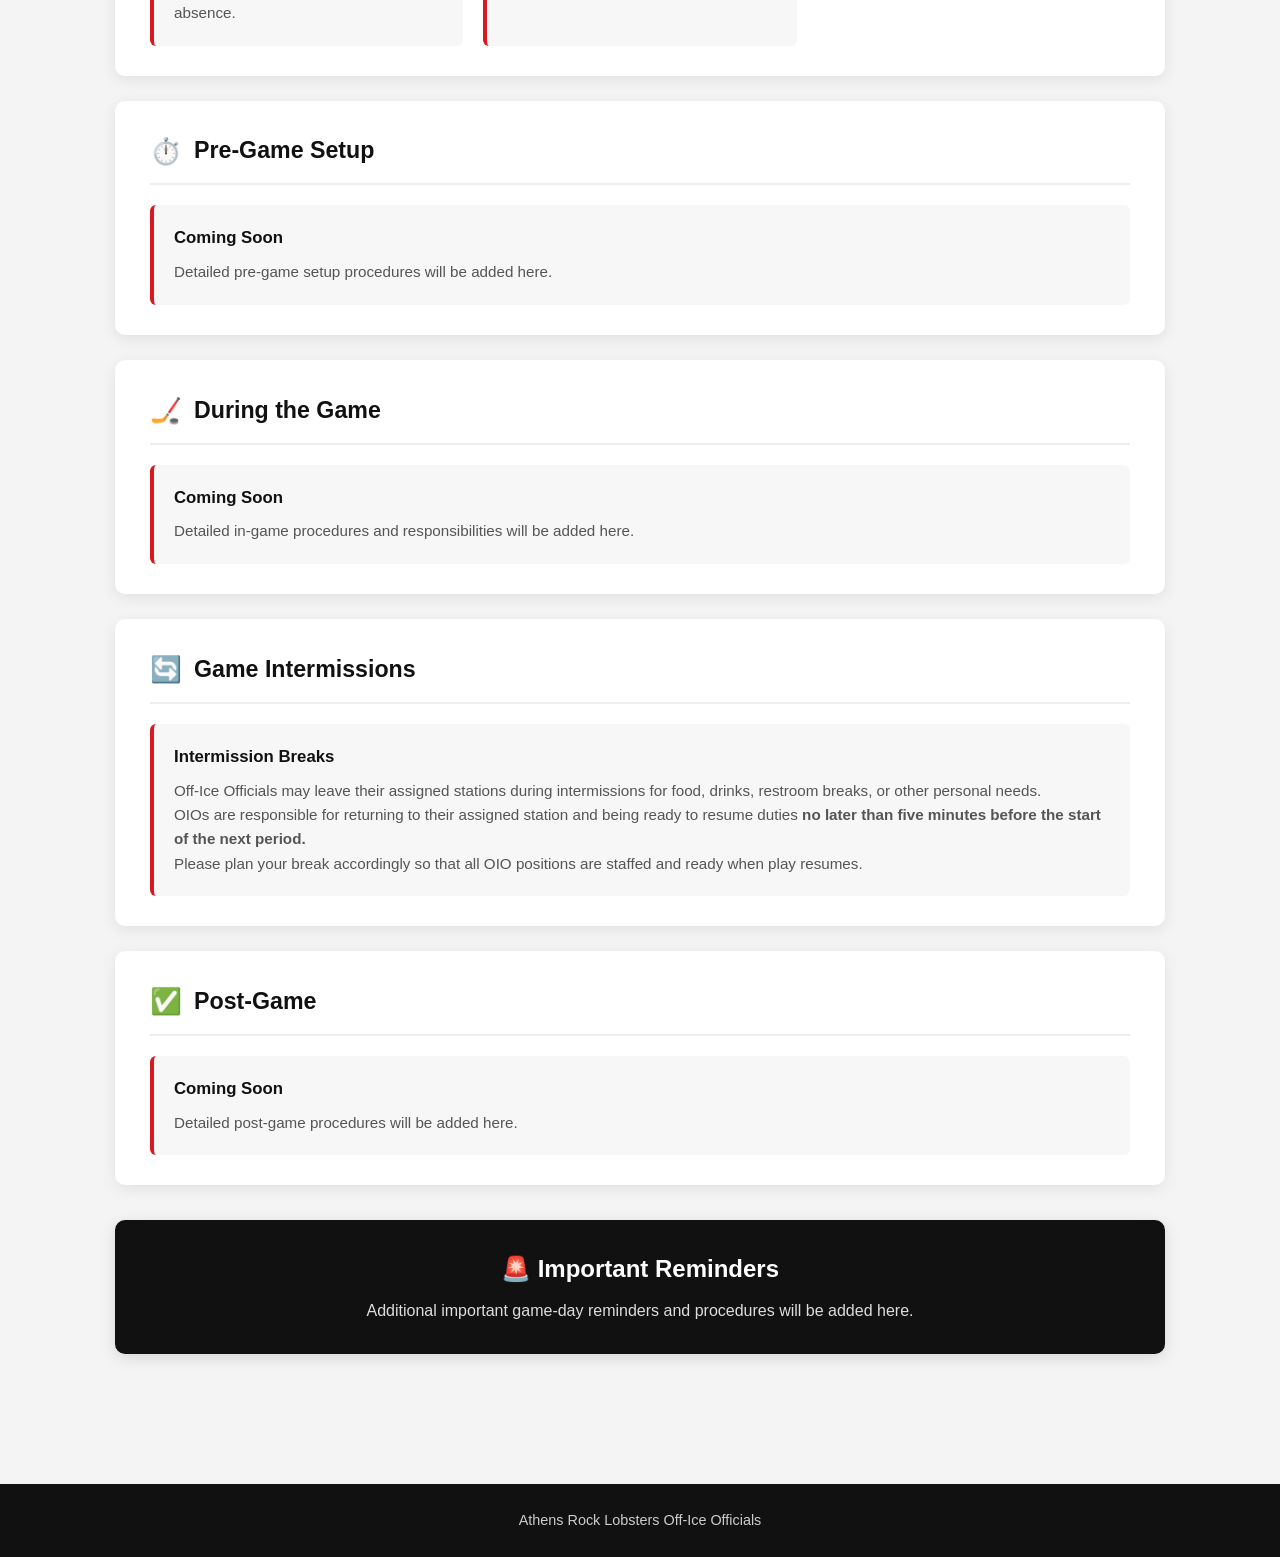
==== commit b3545f0e: "Game day procedures started" ====
--- a/game-day.html
+++ b/game-day.html
@@ -1,4 +1,3 @@
-
 <!DOCTYPE html>
 <html lang="en">
 
@@ -239,7 +238,7 @@
 
 
     <!-- =====================================
-         ARRIVAL
+         ARRIVAL & CHECK-IN
          ===================================== -->
 
     <section class="game-day-section">
@@ -255,43 +254,126 @@
 
         <div class="info-grid">
 
+
             <div class="info-box">
 
-                <h3>🕐 Report Time</h3>
-
-                <p>
-
-                    OIOs report
-
+                <h3>🕐 OIO Arrival Time</h3>
+
+                <p>
+                    All Off-Ice Officials are expected
+                    to report
                     <strong>
-                        two hours before puck drop.
+                        two hours before puck drop
                     </strong>
-
-                </p>
-
-            </div>
+                    unless otherwise instructed by the
+                    Head OIO or team staff.
+                </p>
+
+                <p>
+                    Please plan your arrival accordingly
+                    and allow enough time to enter the
+                    arena, reach the Press Box, and be
+                    ready to begin your pre-game
+                    responsibilities.
+                </p>
+
+            </div>
+
 
 
             <div class="info-box">
 
-                <h3>📍 Check In</h3>
-
-                <p>
-                    Check in with the
-                    Head OIO or designated supervisor
-                    upon arrival.
-                </p>
-
-            </div>
+                <h3>🚪 Arena Entrance</h3>
+
+                <p>
+                    Beginning with the 2026–27 season,
+                    all Off-Ice Officials should enter
+                    Akins Ford Arena through
+                    <strong>Gate 2</strong>,
+                    located behind the Foundry Pavilion.
+                </p>
+
+            </div>
+
 
 
             <div class="info-box">
 
-                <h3>👥 Assignment</h3>
-
-                <p>
-                    Confirm your assigned
-                    off-ice position before setup.
+                <h3>📍 Press Box — OIO Home Base</h3>
+
+                <p>
+                    Once inside the arena, all OIOs should
+                    report to the
+                    <strong>Press Box on the 200 Level.</strong>
+                </p>
+
+                <p>
+                    The Press Box is located between the
+                    Men's Restroom and Suite 209.
+                </p>
+
+                <p>
+                    The Press Box is the official home base
+                    for all Athens Rock Lobsters Off-Ice
+                    Officials.
+                </p>
+
+                <p>
+                    Upon arrival, check in with the
+                    <strong>Head OIO on staff</strong>
+                    before beginning your game-day
+                    responsibilities.
+                </p>
+
+            </div>
+
+
+
+            <div class="info-box">
+
+                <h3>📱 Late Arrival or Unexpected Absence</h3>
+
+                <p>
+                    If you are running late or are
+                    unexpectedly unable to work your
+                    assigned game, contact the
+                    <strong>Head OIO by text as soon as
+                    possible.</strong>
+                </p>
+
+                <p>
+                    Do not wait until the scheduled report
+                    time to communicate a delay or absence.
+                </p>
+
+            </div>
+
+
+
+            <div class="info-box">
+
+                <h3>👕 Required OIO Identification & Apparel</h3>
+
+                <p>
+                    During your entire OIO shift, you are
+                    required to wear:
+                </p>
+
+                <ul>
+
+                    <li>
+                        SPHL-issued OIO shirt or jacket
+                    </li>
+
+                    <li>
+                        Staff lanyard and badge
+                    </li>
+
+                </ul>
+
+                <p>
+                    These items should be worn at all times
+                    while you are working in the arena.
                 </p>
 
             </div>
@@ -317,71 +399,23 @@
         </div>
 
 
-        <div class="checklist">
-
-            <div class="checklist-item">
-
-                <span>☐</span>
-
-                <p>
-                    Check scoreboard and game clock.
-                </p>
-
-            </div>
-
-
-            <div class="checklist-item">
-
-                <span>☐</span>
-
-                <p>
-                    Check penalty clocks.
-                </p>
-
-            </div>
-
-
-            <div class="checklist-item">
-
-                <span>☐</span>
-
-                <p>
-                    Prepare statistics/computer equipment.
-                </p>
-
-            </div>
-
-
-            <div class="checklist-item">
-
-                <span>☐</span>
-
-                <p>
-                    Confirm rosters and game information.
-                </p>
-
-            </div>
-
-
-            <div class="checklist-item">
-
-                <span>☐</span>
-
-                <p>
-                    Confirm communication with
-                    the on-ice officials.
-                </p>
-
-            </div>
-
-        </div>
-
-    </section>
-
-
-
-    <!-- =====================================
-         DURING GAME
+        <div class="info-box">
+
+            <h3>Coming Soon</h3>
+
+            <p>
+                Detailed pre-game setup procedures
+                will be added here.
+            </p>
+
+        </div>
+
+    </section>
+
+
+
+    <!-- =====================================
+         DURING THE GAME
          ===================================== -->
 
     <section class="game-day-section">
@@ -395,51 +429,23 @@
         </div>
 
 
-        <div class="info-grid">
-
-            <div class="info-box">
-
-                <h3>⏱️ Timekeeping</h3>
-
-                <p>
-                    Monitor and record game
-                    and penalty time accurately.
-                </p>
-
-            </div>
-
-
-            <div class="info-box">
-
-                <h3>📊 Statistics</h3>
-
-                <p>
-                    Record game events and
-                    maintain accurate statistics.
-                </p>
-
-            </div>
-
-
-            <div class="info-box">
-
-                <h3>🏒 Scoring</h3>
-
-                <p>
-                    Record goals, assists,
-                    penalties, and other required events.
-                </p>
-
-            </div>
-
-        </div>
-
-    </section>
-
-
-
-    <!-- =====================================
-         INTERMISSIONS
+        <div class="info-box">
+
+            <h3>Coming Soon</h3>
+
+            <p>
+                Detailed in-game procedures and
+                responsibilities will be added here.
+            </p>
+
+        </div>
+
+    </section>
+
+
+
+    <!-- =====================================
+         GAME INTERMISSIONS
          ===================================== -->
 
     <section class="game-day-section">
@@ -448,46 +454,37 @@
 
             <span>🔄</span>
 
-            <h2>Intermissions</h2>
-
-        </div>
-
-
-        <div class="checklist">
-
-            <div class="checklist-item">
-
-                <span>☐</span>
-
-                <p>
-                    Verify recorded information.
-                </p>
-
-            </div>
-
-
-            <div class="checklist-item">
-
-                <span>☐</span>
-
-                <p>
-                    Confirm equipment is ready
-                    for the next period.
-                </p>
-
-            </div>
-
-
-            <div class="checklist-item">
-
-                <span>☐</span>
-
-                <p>
-                    Address any issues before
-                    the next period begins.
-                </p>
-
-            </div>
+            <h2>Game Intermissions</h2>
+
+        </div>
+
+
+        <div class="info-box">
+
+            <h3>Intermission Breaks</h3>
+
+            <p>
+                Off-Ice Officials may leave their assigned
+                stations during intermissions for food,
+                drinks, restroom breaks, or other personal
+                needs.
+            </p>
+
+            <p>
+                OIOs are responsible for returning to their
+                assigned station and being ready to resume
+                duties
+                <strong>
+                    no later than five minutes before the
+                    start of the next period.
+                </strong>
+            </p>
+
+            <p>
+                Please plan your break accordingly so that
+                all OIO positions are staffed and ready when
+                play resumes.
+            </p>
 
         </div>
 
@@ -510,77 +507,32 @@
         </div>
 
 
-        <div class="checklist">
-
-            <div class="checklist-item">
-
-                <span>☐</span>
-
-                <p>
-                    Finalize game statistics.
-                </p>
-
-            </div>
-
-
-            <div class="checklist-item">
-
-                <span>☐</span>
-
-                <p>
-                    Verify the official game information.
-                </p>
-
-            </div>
-
-
-            <div class="checklist-item">
-
-                <span>☐</span>
-
-                <p>
-                    Complete any required reports.
-                </p>
-
-            </div>
-
-
-            <div class="checklist-item">
-
-                <span>☐</span>
-
-                <p>
-                    Reset and secure OIO equipment
-                    and work areas.
-                </p>
-
-            </div>
-
-        </div>
-
-    </section>
-
-
-
-    <!-- =====================================
-         IMPORTANT
+        <div class="info-box">
+
+            <h3>Coming Soon</h3>
+
+            <p>
+                Detailed post-game procedures will be
+                added here.
+            </p>
+
+        </div>
+
+    </section>
+
+
+
+    <!-- =====================================
+         IMPORTANT REMINDERS
          ===================================== -->
 
     <section class="game-day-important">
 
-        <h2>🚨 Important</h2>
+        <h2>🚨 Important Reminders</h2>
 
         <p>
-
-            If you are going to be late,
-            cannot work your assignment,
-            or encounter an issue during the game,
-
-            <strong>
-                contact the Head OIO or supervisor
-                as soon as possible.
-            </strong>
-
+            Additional important game-day reminders
+            and procedures will be added here.
         </p>
 
     </section>
@@ -606,5 +558,4 @@
 
 </body>
 
-</html>
-
+</html>
--- a/css/style.css
+++ b/css/style.css
@@ -1497,6 +1497,20 @@
 
 }
 
-
-
-
+/* =========================================
+   RESOURCES
+   ========================================= */
+
+.resource-status {
+    margin-top: 15px !important;
+    padding-top: 10px;
+    border-top: 1px solid #eeeeee;
+    color: #888888 !important;
+    font-size: 0.85rem !important;
+    font-style: italic;
+}
+
+
+
+
+
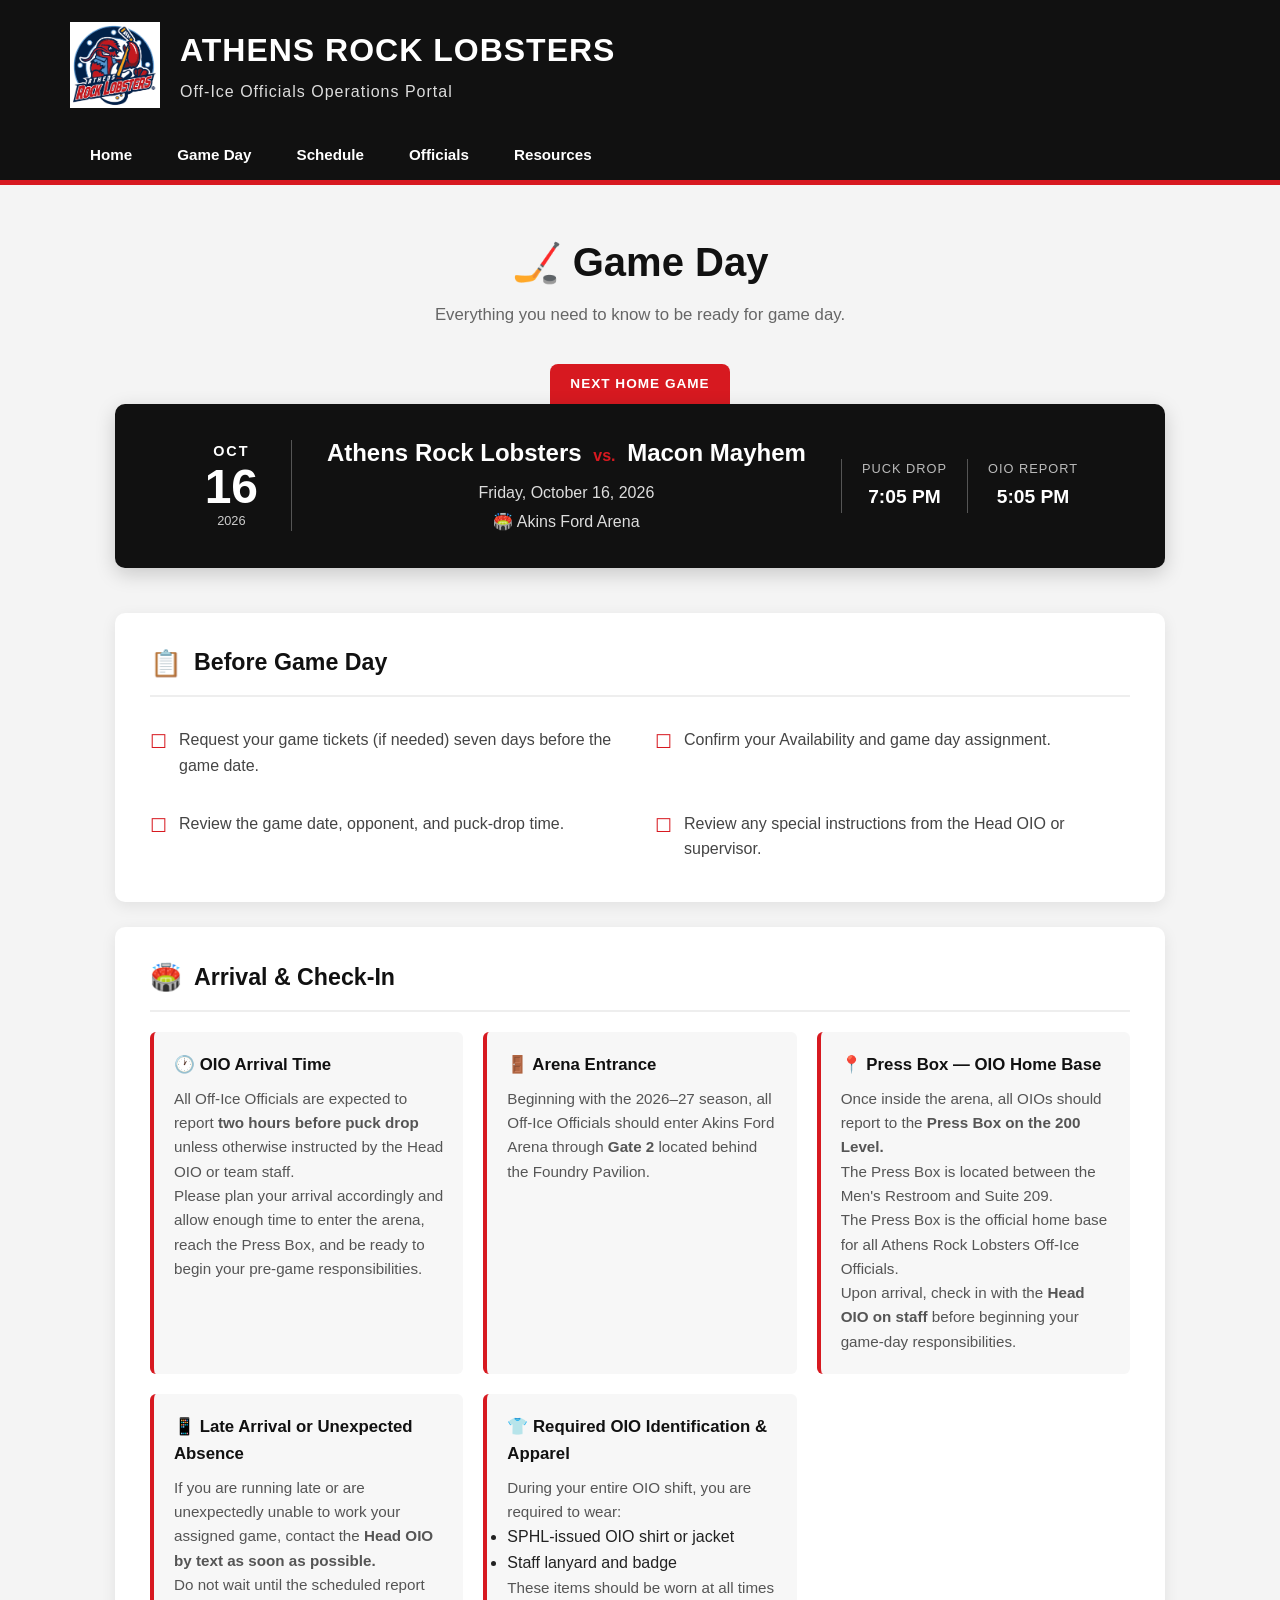
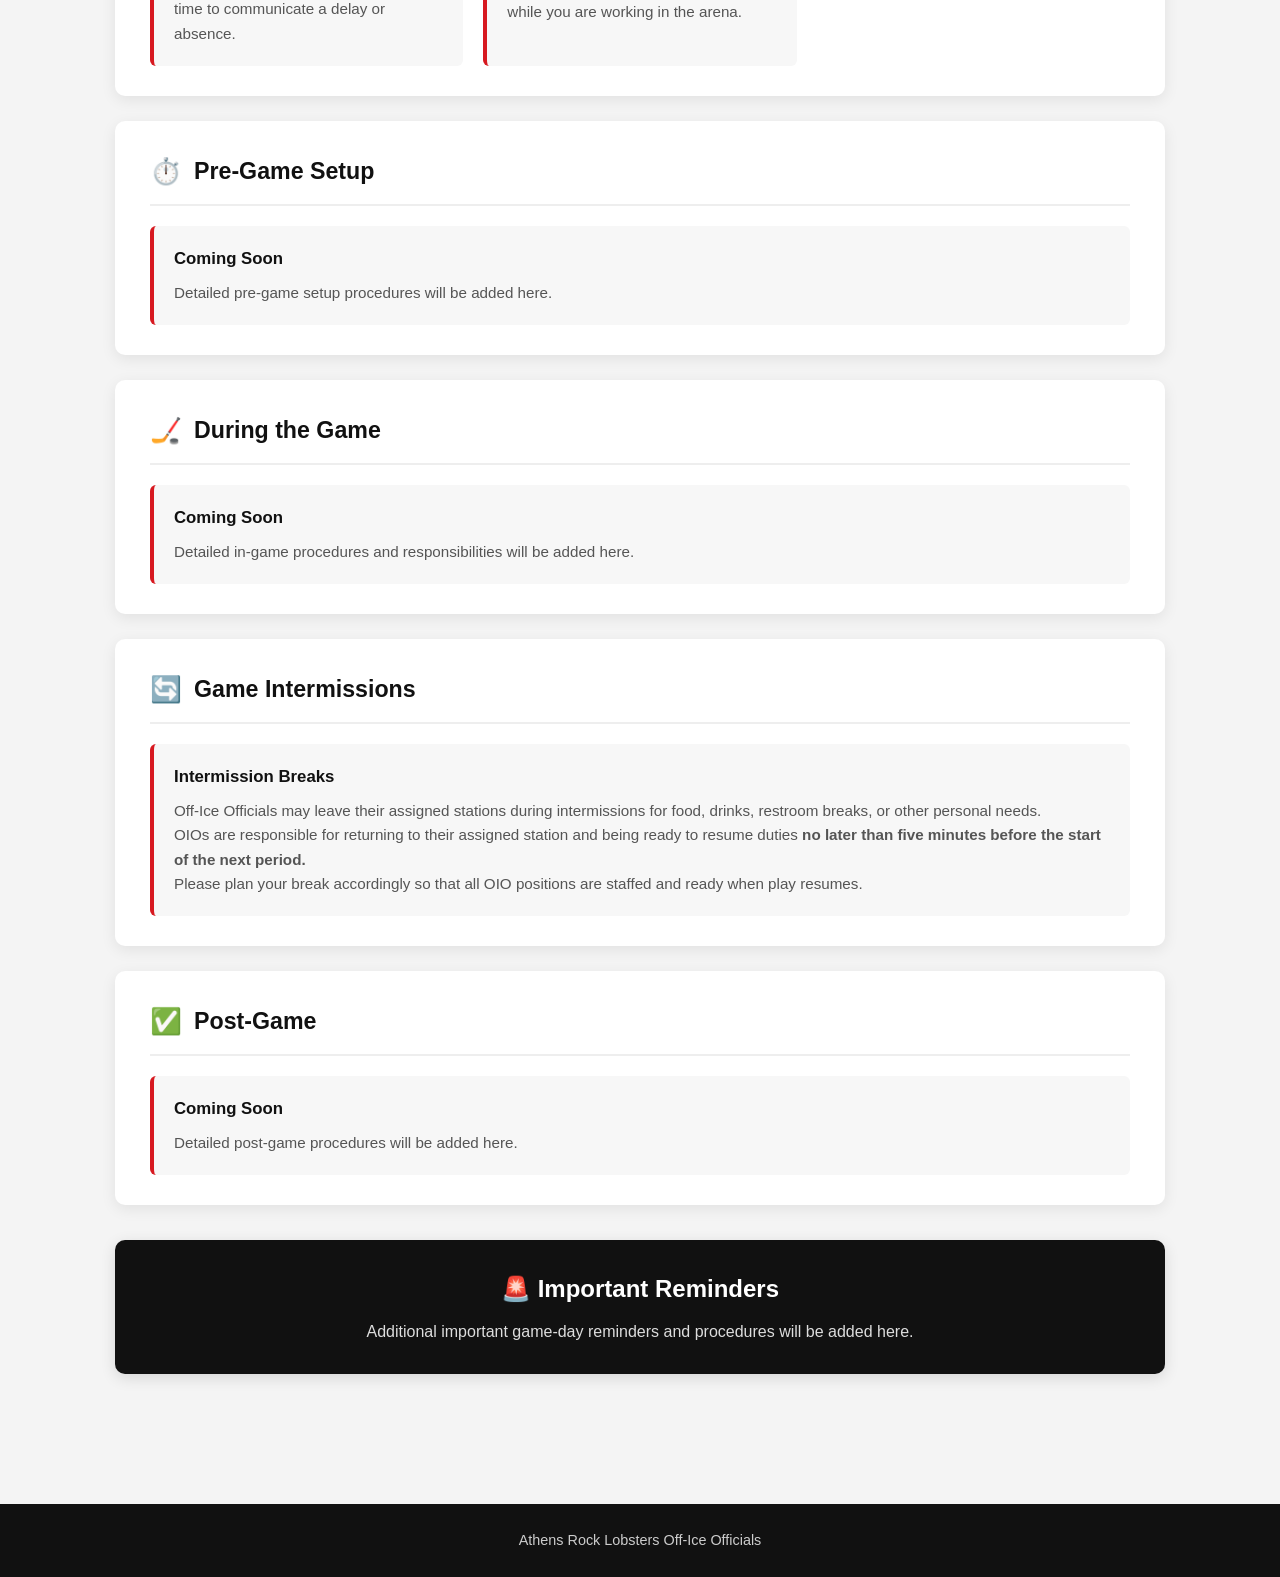
==== commit eac4053f: "Revise game day page" ====
--- a/game-day.html
+++ b/game-day.html
@@ -186,15 +186,26 @@
 
         <div class="checklist">
 
+
             <div class="checklist-item">
 
                 <span>☐</span>
 
                 <p>
-                    Confirm your game assignment.
-                </p>
-
-            </div>
+
+                    <a href="https://docs.google.com/forms/d/e/1FAIpQLSc_mqj2cFDE5TbW-zp8HCzuFXb-rdafPcQ7hsem6lfcJFsUdQ/viewform?usp=dialog"
+                       target="_blank"
+                       rel="noopener noreferrer">
+
+                        Request your game tickets (if needed)
+                        seven days before the game date.
+
+                    </a>
+
+                </p>
+
+            </div>
+
 
 
             <div class="checklist-item">
@@ -202,10 +213,20 @@
                 <span>☐</span>
 
                 <p>
-                    Confirm your availability.
-                </p>
-
-            </div>
+
+                    <a href="https://docs.google.com/forms/d/e/1FAIpQLScgb1laIqR6e-zuuvhAwrbfoM3QNA9N1ttVXwkxqVyORB-8YA/viewform?usp=dialog"
+                       target="_blank"
+                       rel="noopener noreferrer">
+
+                        Confirm your Availability and
+                        game day assignment.
+
+                    </a>
+
+                </p>
+
+            </div>
+
 
 
             <div class="checklist-item">
@@ -213,11 +234,14 @@
                 <span>☐</span>
 
                 <p>
+
                     Review the game date,
                     opponent, and puck-drop time.
-                </p>
-
-            </div>
+
+                </p>
+
+            </div>
+
 
 
             <div class="checklist-item">
@@ -225,11 +249,14 @@
                 <span>☐</span>
 
                 <p>
+
                     Review any special instructions
                     from the Head OIO or supervisor.
-                </p>
-
-            </div>
+
+                </p>
+
+            </div>
+
 
         </div>
 
@@ -260,21 +287,28 @@
                 <h3>🕐 OIO Arrival Time</h3>
 
                 <p>
+
                     All Off-Ice Officials are expected
                     to report
+
                     <strong>
                         two hours before puck drop
                     </strong>
+
                     unless otherwise instructed by the
                     Head OIO or team staff.
-                </p>
-
-                <p>
+
+                </p>
+
+
+                <p>
+
                     Please plan your arrival accordingly
                     and allow enough time to enter the
                     arena, reach the Press Box, and be
                     ready to begin your pre-game
                     responsibilities.
+
                 </p>
 
             </div>
@@ -286,11 +320,17 @@
                 <h3>🚪 Arena Entrance</h3>
 
                 <p>
+
                     Beginning with the 2026–27 season,
                     all Off-Ice Officials should enter
                     Akins Ford Arena through
-                    <strong>Gate 2</strong>,
+
+                    <strong>
+                        Gate 2
+                    </strong>
+
                     located behind the Foundry Pavilion.
+
                 </p>
 
             </div>
@@ -302,27 +342,45 @@
                 <h3>📍 Press Box — OIO Home Base</h3>
 
                 <p>
+
                     Once inside the arena, all OIOs should
                     report to the
-                    <strong>Press Box on the 200 Level.</strong>
-                </p>
-
-                <p>
+
+                    <strong>
+                        Press Box on the 200 Level.
+                    </strong>
+
+                </p>
+
+
+                <p>
+
                     The Press Box is located between the
                     Men's Restroom and Suite 209.
-                </p>
-
-                <p>
+
+                </p>
+
+
+                <p>
+
                     The Press Box is the official home base
                     for all Athens Rock Lobsters Off-Ice
                     Officials.
-                </p>
-
-                <p>
+
+                </p>
+
+
+                <p>
+
                     Upon arrival, check in with the
-                    <strong>Head OIO on staff</strong>
+
+                    <strong>
+                        Head OIO on staff
+                    </strong>
+
                     before beginning your game-day
                     responsibilities.
+
                 </p>
 
             </div>
@@ -334,16 +392,24 @@
                 <h3>📱 Late Arrival or Unexpected Absence</h3>
 
                 <p>
+
                     If you are running late or are
                     unexpectedly unable to work your
                     assigned game, contact the
-                    <strong>Head OIO by text as soon as
-                    possible.</strong>
-                </p>
-
-                <p>
+
+                    <strong>
+                        Head OIO by text as soon as
+                        possible.
+                    </strong>
+
+                </p>
+
+
+                <p>
+
                     Do not wait until the scheduled report
                     time to communicate a delay or absence.
+
                 </p>
 
             </div>
@@ -355,9 +421,12 @@
                 <h3>👕 Required OIO Identification & Apparel</h3>
 
                 <p>
+
                     During your entire OIO shift, you are
                     required to wear:
-                </p>
+
+                </p>
+
 
                 <ul>
 
@@ -371,12 +440,16 @@
 
                 </ul>
 
-                <p>
+
+                <p>
+
                     These items should be worn at all times
                     while you are working in the arena.
-                </p>
-
-            </div>
+
+                </p>
+
+            </div>
+
 
         </div>
 
@@ -404,8 +477,10 @@
             <h3>Coming Soon</h3>
 
             <p>
+
                 Detailed pre-game setup procedures
                 will be added here.
+
             </p>
 
         </div>
@@ -434,8 +509,10 @@
             <h3>Coming Soon</h3>
 
             <p>
+
                 Detailed in-game procedures and
                 responsibilities will be added here.
+
             </p>
 
         </div>
@@ -464,26 +541,35 @@
             <h3>Intermission Breaks</h3>
 
             <p>
+
                 Off-Ice Officials may leave their assigned
                 stations during intermissions for food,
                 drinks, restroom breaks, or other personal
                 needs.
+
             </p>
 
+
             <p>
+
                 OIOs are responsible for returning to their
                 assigned station and being ready to resume
                 duties
+
                 <strong>
                     no later than five minutes before the
                     start of the next period.
                 </strong>
+
             </p>
 
+
             <p>
+
                 Please plan your break accordingly so that
                 all OIO positions are staffed and ready when
                 play resumes.
+
             </p>
 
         </div>
@@ -512,8 +598,10 @@
             <h3>Coming Soon</h3>
 
             <p>
+
                 Detailed post-game procedures will be
                 added here.
+
             </p>
 
         </div>
@@ -531,8 +619,10 @@
         <h2>🚨 Important Reminders</h2>
 
         <p>
+
             Additional important game-day reminders
             and procedures will be added here.
+
         </p>
 
     </section>
@@ -550,7 +640,9 @@
 <footer class="site-footer">
 
     <p>
+
         Athens Rock Lobsters Off-Ice Officials
+
     </p>
 
 </footer>
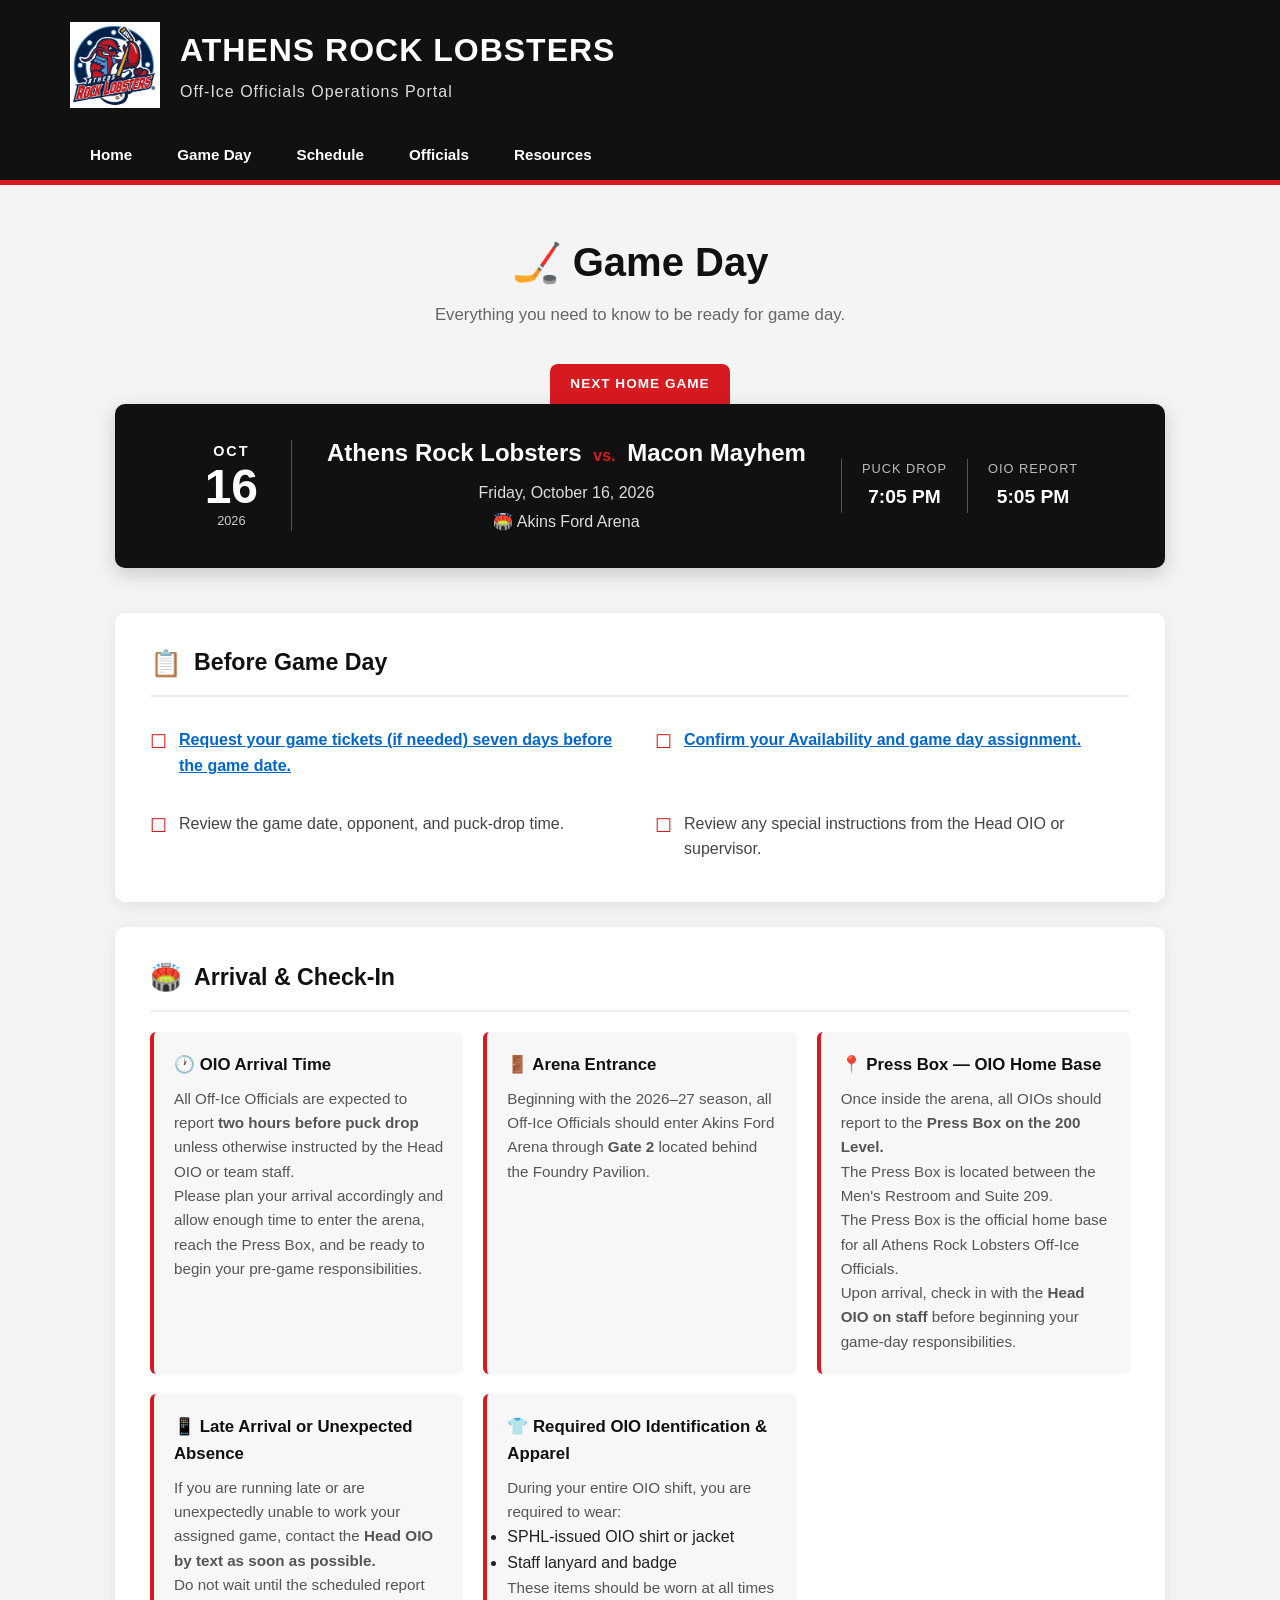
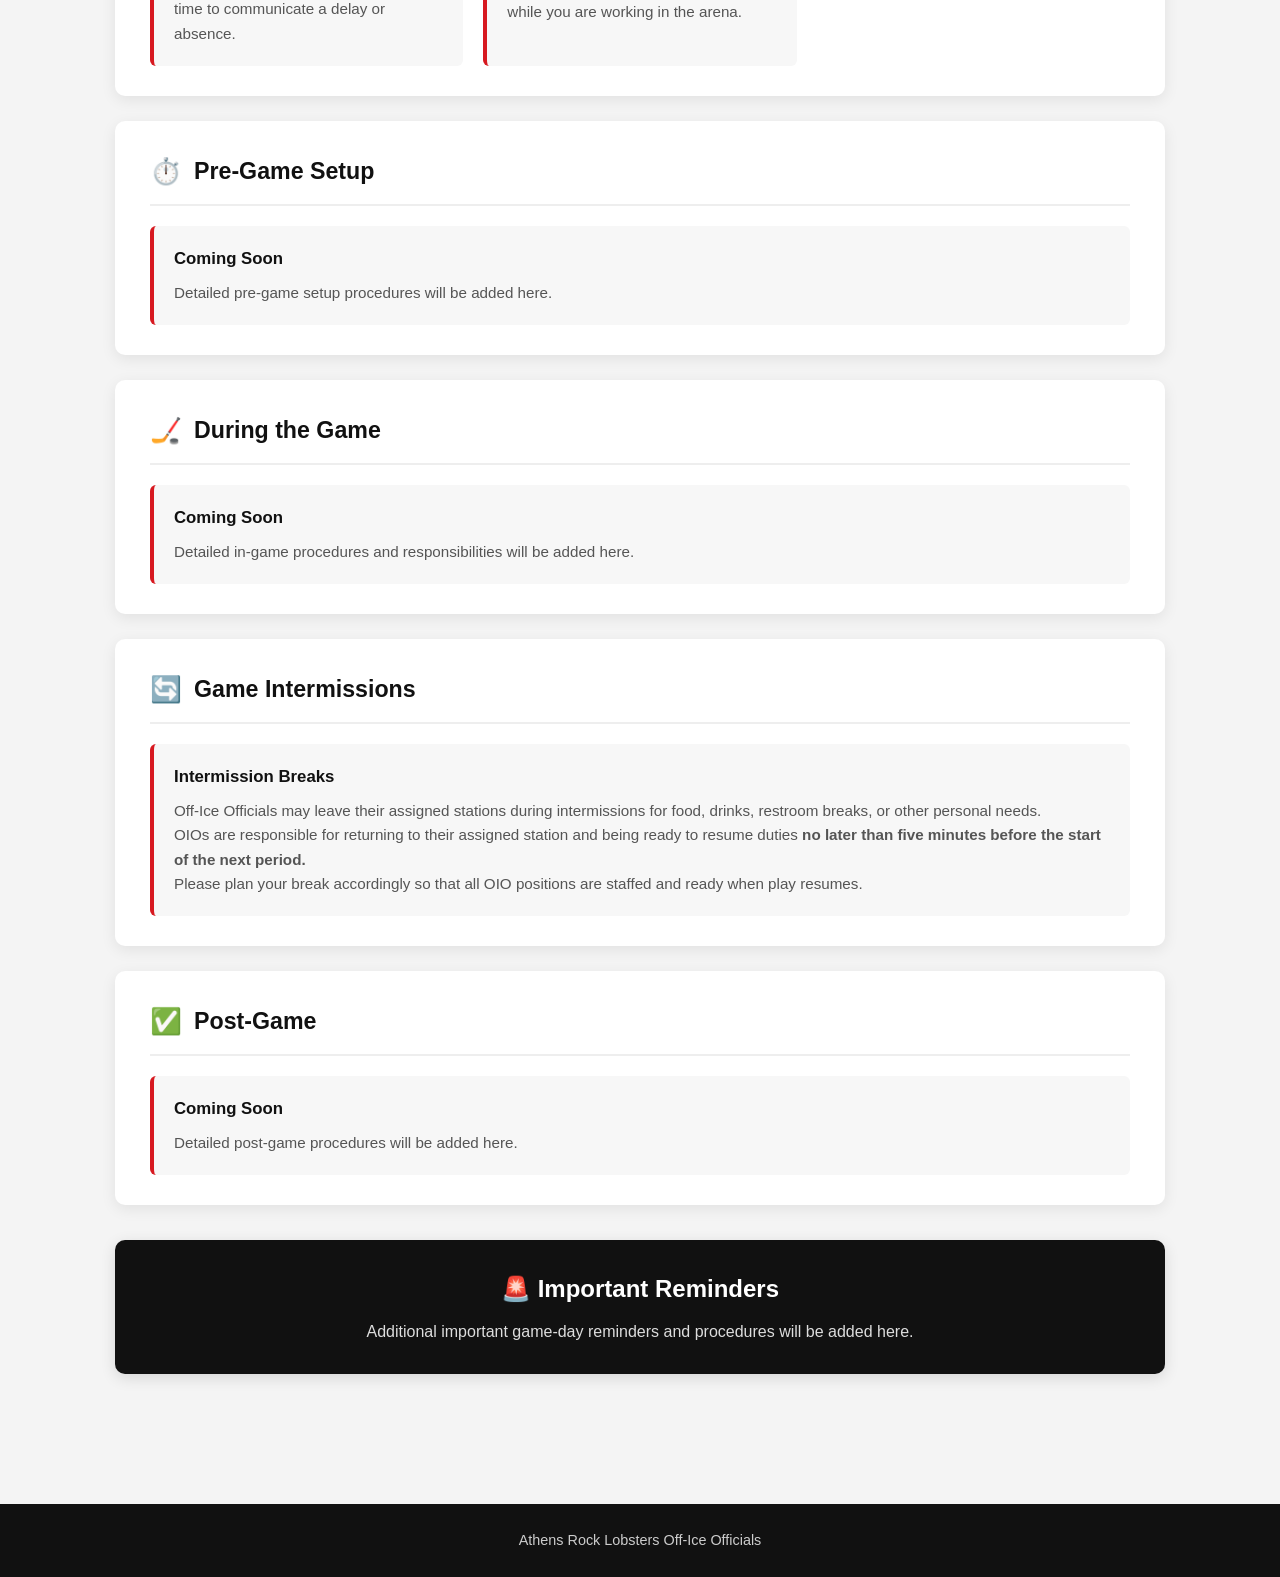
==== commit e2555804: "fix game day hyperlinks" ====
--- a/game-day.html
+++ b/game-day.html
@@ -195,7 +195,8 @@
 
                     <a href="https://docs.google.com/forms/d/e/1FAIpQLSc_mqj2cFDE5TbW-zp8HCzuFXb-rdafPcQ7hsem6lfcJFsUdQ/viewform?usp=dialog"
                        target="_blank"
-                       rel="noopener noreferrer">
+                       rel="noopener noreferrer"
+                       class="game-day-link">
 
                         Request your game tickets (if needed)
                         seven days before the game date.
@@ -216,7 +217,8 @@
 
                     <a href="https://docs.google.com/forms/d/e/1FAIpQLScgb1laIqR6e-zuuvhAwrbfoM3QNA9N1ttVXwkxqVyORB-8YA/viewform?usp=dialog"
                        target="_blank"
-                       rel="noopener noreferrer">
+                       rel="noopener noreferrer"
+                       class="game-day-link">
 
                         Confirm your Availability and
                         game day assignment.
--- a/css/style.css
+++ b/css/style.css
@@ -1509,8 +1509,17 @@
     font-size: 0.85rem !important;
     font-style: italic;
 }
-
-
-
-
-
+/* Game Day checklist links */
+.game-day-link {
+    color: #0066cc;
+    text-decoration: underline;
+    font-weight: 600;
+}
+
+.game-day-link:hover {
+    color: #004999;
+}
+
+
+
+
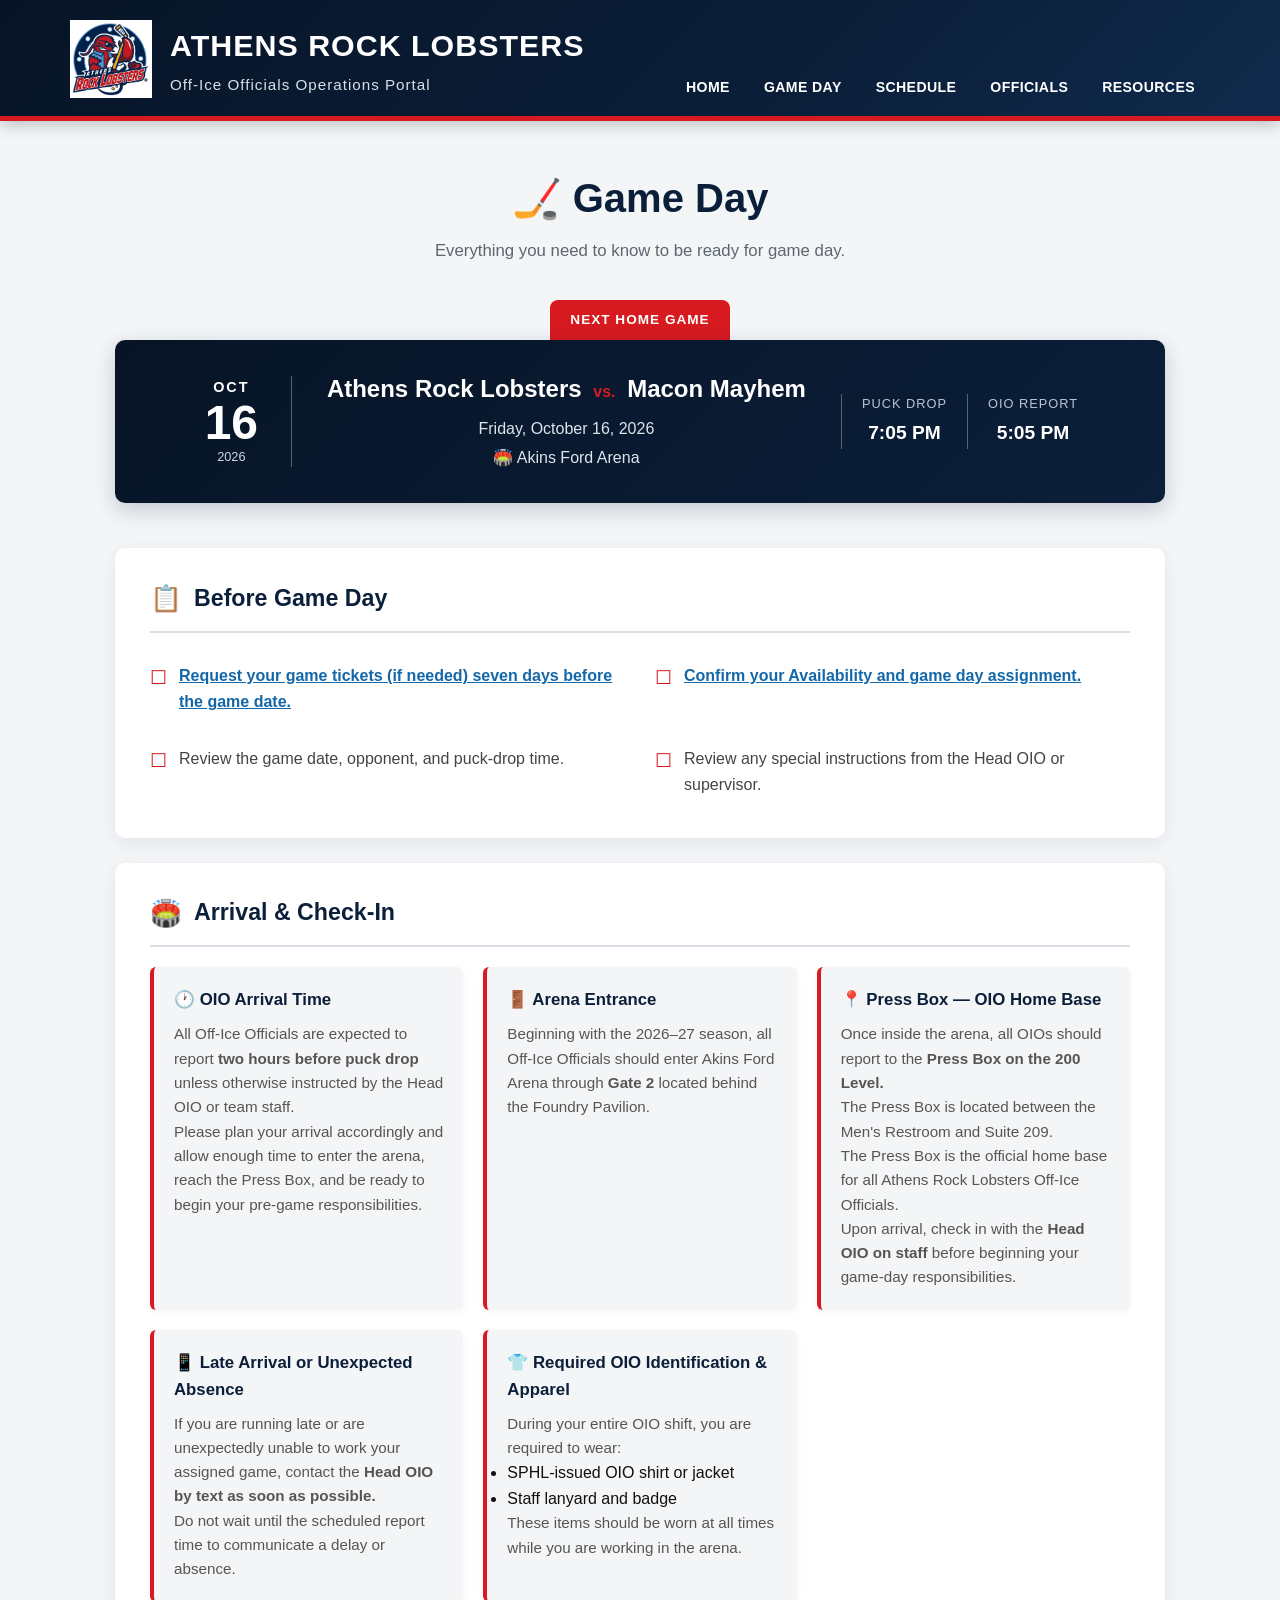
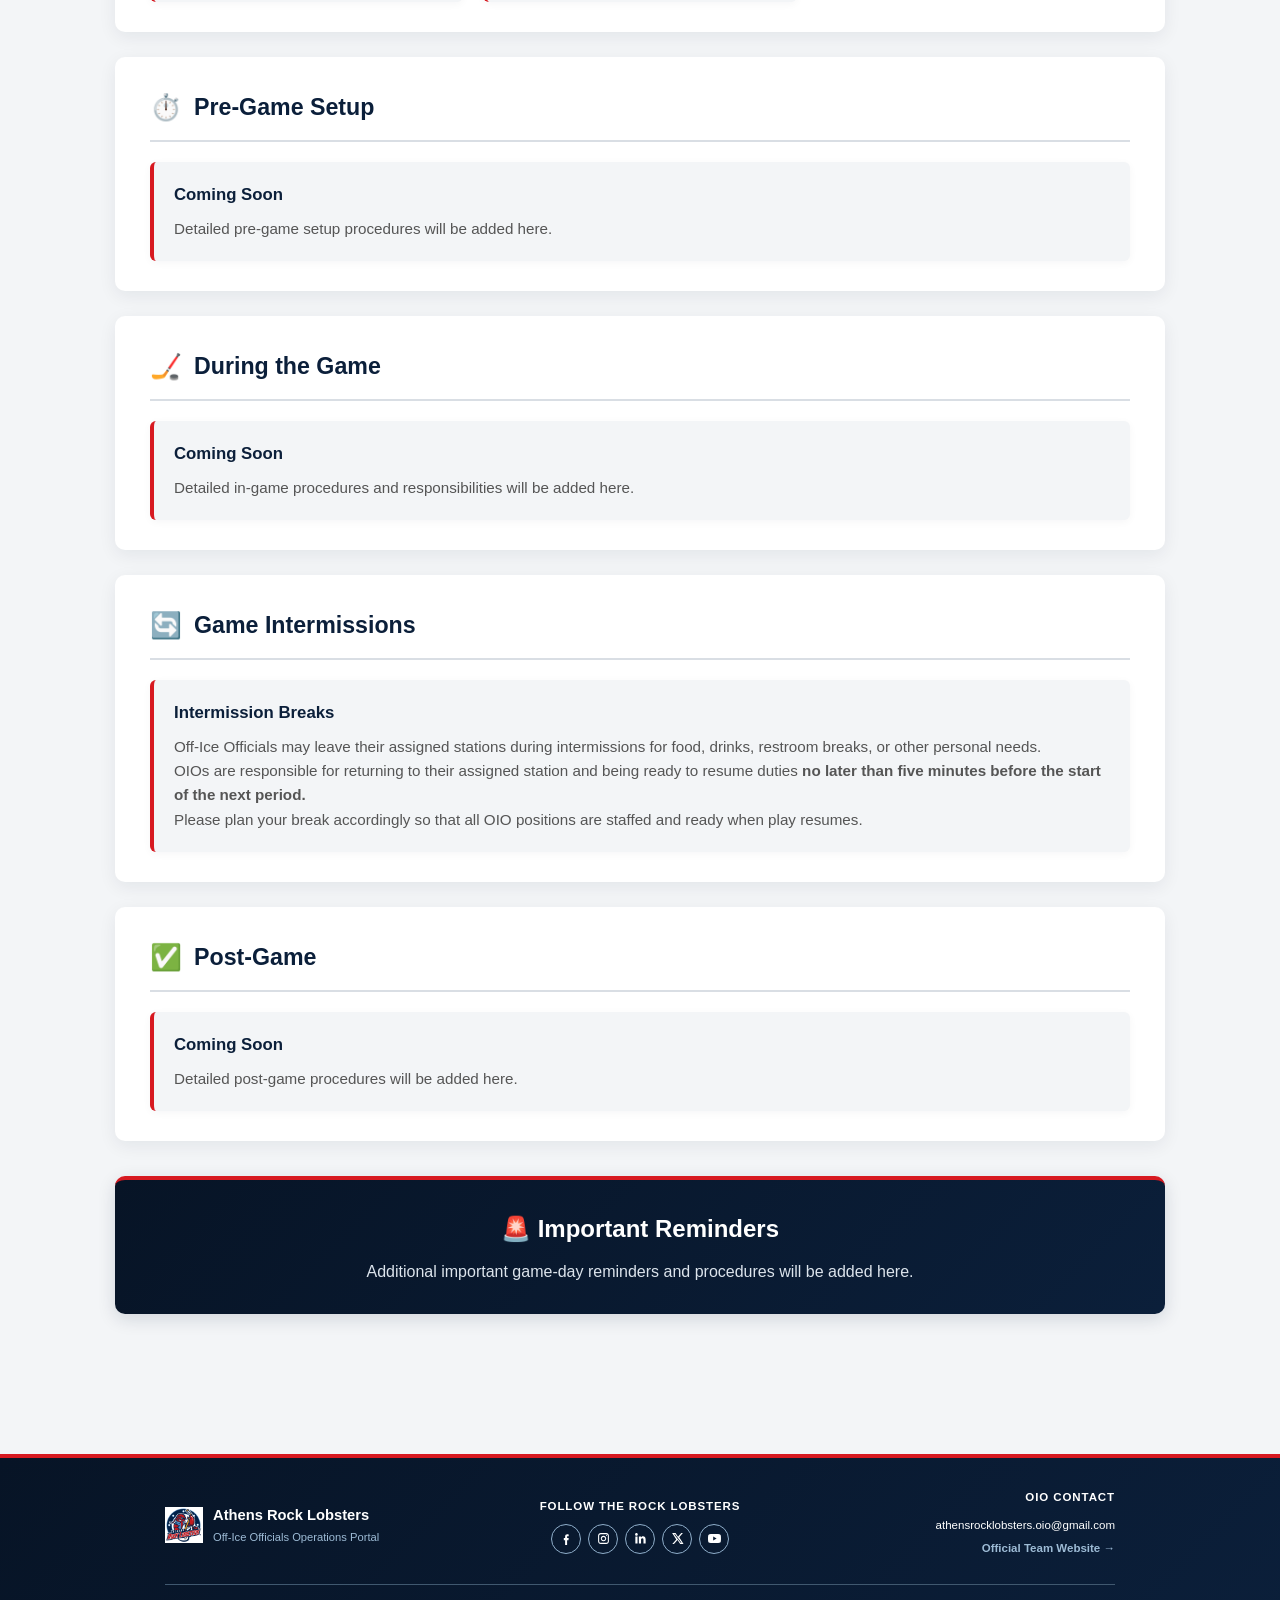
==== commit 7d1f589b: "footer add to all pages" ====
--- a/game-day.html
+++ b/game-day.html
@@ -46,25 +46,19 @@
         </div>
 
 
+        <!-- NAVIGATION -->
+
         <nav class="main-nav">
 
             <a href="index.html">Home</a>
 
-            <a href="game-day.html">
-                Game Day
-            </a>
-
-            <a href="schedule.html">
-                Schedule
-            </a>
-
-            <a href="officials.html">
-                Officials
-            </a>
-
-            <a href="resources.html">
-                Resources
-            </a>
+            <a href="game-day.html">Game Day</a>
+
+            <a href="schedule.html">Schedule</a>
+
+            <a href="officials.html">Officials</a>
+
+            <a href="resources.html">Resources</a>
 
         </nav>
 
@@ -630,22 +624,200 @@
     </section>
 
 
-
 </main>
 
 
 
 <!-- =========================================
-     FOOTER
+     PROFESSIONAL FOOTER
      ========================================= -->
 
 <footer class="site-footer">
 
-    <p>
-
-        Athens Rock Lobsters Off-Ice Officials
-
-    </p>
+
+    <div class="professional-footer">
+
+
+        <!-- FOOTER BRAND -->
+
+        <div class="footer-brand-block">
+
+            <img src="images/arl-logo.png"
+                 alt="Athens Rock Lobsters logo"
+                 class="footer-logo">
+
+            <div>
+
+                <h3>
+                    Athens Rock Lobsters
+                </h3>
+
+                <p>
+                    Off-Ice Officials Operations Portal
+                </p>
+
+            </div>
+
+        </div>
+
+
+
+        <!-- SOCIAL MEDIA -->
+
+        <div class="footer-social-block">
+
+            <h4>
+                Follow the Rock Lobsters
+            </h4>
+
+
+            <div class="footer-social-icons">
+
+
+                <!-- FACEBOOK -->
+
+                <a href="https://www.facebook.com/rocklobsterhockey/"
+                   target="_blank"
+                   rel="noopener noreferrer"
+                   aria-label="Facebook"
+                   class="social-icon">
+
+                    <svg viewBox="0 0 24 24"
+                         aria-hidden="true">
+
+                        <path d="M13.5 8H16V4.5C15.57 4.44 14.59 4.36 13.45 4.36C11.07 4.36 9.44 5.81 9.44 8.49V11H7V15H9.44V24H13.1V15H15.63L16.03 11H13.1V8.72C13.1 7.65 13.39 8 13.5 8Z"/>
+
+                    </svg>
+
+                </a>
+
+
+
+                <!-- INSTAGRAM -->
+
+                <a href="https://www.instagram.com/athensrocklobsters/"
+                   target="_blank"
+                   rel="noopener noreferrer"
+                   aria-label="Instagram"
+                   class="social-icon">
+
+                    <svg viewBox="0 0 24 24"
+                         aria-hidden="true">
+
+                        <path d="M7 2H17C19.76 2 22 4.24 22 7V17C22 19.76 19.76 22 17 22H7C4.24 22 2 19.76 2 17V7C2 4.24 4.24 2 7 2ZM7 4C5.34 4 4 5.34 4 7V17C4 18.66 5.34 20 7 20H17C18.66 20 20 18.66 20 17V7C20 5.34 18.66 4 17 4H7ZM12 7C14.76 7 17 9.24 17 12C17 14.76 14.76 17 12 17C9.24 17 7 14.76 7 12C7 9.24 9.24 7 12 7ZM12 9C10.34 9 9 10.34 9 12C9 13.66 10.34 15 12 15C13.66 15 15 13.66 15 12C15 10.34 13.66 9 12 9ZM17.5 5.5C18.05 5.5 18.5 5.95 18.5 6.5C18.5 7.05 18.05 7.5 17.5 7.5C16.95 7.5 16.5 7.05 16.5 6.5C16.5 5.95 16.95 5.5 17.5 5.5Z"/>
+
+                    </svg>
+
+                </a>
+
+
+
+                <!-- LINKEDIN -->
+
+                <a href="https://www.linkedin.com/company/athens-rock-lobsters/"
+                   target="_blank"
+                   rel="noopener noreferrer"
+                   aria-label="LinkedIn"
+                   class="social-icon">
+
+                    <svg viewBox="0 0 24 24"
+                         aria-hidden="true">
+
+                        <path d="M6.5 8.25H2.5V21H6.5V8.25ZM4.5 2C3.12 2 2 3.12 2 4.5C2 5.88 3.12 7 4.5 7C5.88 7 7 5.88 7 4.5C7 3.12 5.88 2 4.5 2ZM21.5 13.67C21.5 9.83 19.45 8 16.72 8C14.51 8 13.52 9.21 13 10.06V8.25H9V21H13V14.69C13 13.03 13.31 11.42 15.4 11.42C17.46 11.42 17.5 13.32 17.5 14.81V21H21.5V13.67Z"/>
+
+                    </svg>
+
+                </a>
+
+
+
+                <!-- X -->
+
+                <a href="https://x.com/AthensRockLobsters"
+                   target="_blank"
+                   rel="noopener noreferrer"
+                   aria-label="X"
+                   class="social-icon">
+
+                    <svg viewBox="0 0 24 24"
+                         aria-hidden="true">
+
+                        <path d="M18.9 2H22L15.2 9.76L23.2 22H16.94L12.04 14.58L5.54 22H2.43L9.72 13.68L2.05 2H8.47L12.9 8.78L18.9 2ZM17.8 20H19.53L7.53 4H5.68L17.8 20Z"/>
+
+                    </svg>
+
+                </a>
+
+
+
+                <!-- YOUTUBE -->
+
+                <a href="https://www.youtube.com/@AthensRockLobsters"
+                   target="_blank"
+                   rel="noopener noreferrer"
+                   aria-label="YouTube"
+                   class="social-icon">
+
+                    <svg viewBox="0 0 24 24"
+                         aria-hidden="true">
+
+                        <path d="M23.5 6.2C23.23 5.2 22.44 4.41 21.44 4.14C19.63 3.65 12 3.65 12 3.65C12 3.65 4.37 3.65 2.56 4.14C1.56 4.41 0.77 5.2 0.5 6.2C0 8.01 0 12 0 12C0 12 0 15.99 0.5 17.8C0.77 18.8 1.56 19.59 2.56 19.86C4.37 20.35 12 20.35 12 20.35C12 20.35 19.63 20.35 21.44 19.86C22.44 19.59 23.23 18.8 23.5 17.8C24 15.99 24 12 24 12C24 12 24 8.01 23.5 6.2ZM9.55 15.72V8.28L15.91 12L9.55 15.72Z"/>
+
+                    </svg>
+
+                </a>
+
+
+            </div>
+
+        </div>
+
+
+
+        <!-- OIO CONTACT -->
+
+        <div class="footer-contact-block">
+
+            <h4>
+                OIO Contact
+            </h4>
+
+            <a href="mailto:athensrocklobsters.oio@gmail.com">
+
+                athensrocklobsters.oio@gmail.com
+
+            </a>
+
+            <a href="https://rocklobstershockey.com/"
+               target="_blank"
+               rel="noopener noreferrer"
+               class="official-site-link">
+
+                Official Team Website →
+
+            </a>
+
+        </div>
+
+
+    </div>
+
+
+
+    <!-- FOOTER BOTTOM -->
+
+    <div class="footer-bottom">
+
+        <span>
+            Athens Rock Lobsters Off-Ice Officials
+        </span>
+
+        <span>
+            © 2026
+        </span>
+
+    </div>
+
 
 </footer>
 
--- a/css/style.css
+++ b/css/style.css
@@ -1,10 +1,32 @@
-
 /* =========================================
    ATHENS ROCK LOBSTERS
    OFF-ICE OFFICIALS OPERATIONS PORTAL
-   ========================================= */
-
-/* ---------- RESET ---------- */
+   PROFESSIONAL SPORTS THEME
+   ========================================= */
+
+
+/* =========================================
+   COLOR PALETTE
+   ========================================= */
+
+:root {
+    --arl-red: #d71920;
+    --arl-red-dark: #b9141a;
+    --arl-navy: #0b1f3a;
+    --arl-navy-dark: #071426;
+    --arl-colonial-blue: #5b7fa3;
+    --arl-blue-light: #eaf0f5;
+    --arl-white: #ffffff;
+    --arl-gray-light: #f3f5f7;
+    --arl-gray: #d9dee4;
+    --arl-gray-dark: #5d6670;
+    --arl-black: #111111;
+}
+
+
+/* =========================================
+   RESET
+   ========================================= */
 
 * {
     margin: 0;
@@ -18,8 +40,8 @@
 
 body {
     font-family: Arial, Helvetica, sans-serif;
-    background: #f4f4f4;
-    color: #222;
+    background: var(--arl-gray-light);
+    color: var(--arl-black);
     line-height: 1.6;
 }
 
@@ -39,32 +61,45 @@
    ========================================= */
 
 .site-header {
-    background: #111111;
-    color: white;
-    border-bottom: 5px solid #d71920;
+    background:
+        linear-gradient(
+            135deg,
+            var(--arl-navy-dark) 0%,
+            var(--arl-navy) 65%,
+            #102b4d 100%
+        );
+    color: var(--arl-white);
+    border-bottom: 5px solid var(--arl-red);
+    box-shadow: 0 4px 15px rgba(0, 0, 0, 0.22);
 }
 
 .header-content {
     max-width: 1200px;
     margin: 0 auto;
-    padding: 20px 30px 0;
+    padding: 18px 30px 0;
+
+    display: flex;
+    align-items: flex-end;
+    justify-content: space-between;
+    gap: 30px;
 }
 
 .brand {
     display: flex;
     align-items: center;
-    gap: 20px;
-    padding-bottom: 20px;
+    gap: 18px;
+    padding-bottom: 16px;
+    flex-shrink: 0;
 }
 
 .arl-logo {
-    width: 90px;
-    height: 90px;
+    width: 82px;
+    height: 82px;
     object-fit: contain;
 }
 
 .brand-text h1 {
-    font-size: 2rem;
+    font-size: 1.9rem;
     font-weight: 800;
     letter-spacing: 1px;
     text-transform: uppercase;
@@ -72,8 +107,8 @@
 
 .brand-text p {
     margin-top: 3px;
-    color: #dddddd;
-    font-size: 1rem;
+    color: #d9e0e8;
+    font-size: 0.95rem;
     letter-spacing: 1px;
 }
 
@@ -84,20 +119,35 @@
 
 .main-nav {
     display: flex;
+    align-items: center;
+    justify-content: flex-end;
     flex-wrap: wrap;
-    gap: 5px;
+    gap: 4px;
+    padding-bottom: 0;
 }
 
 .main-nav a {
-    padding: 13px 20px;
-    color: white;
-    font-weight: bold;
-    font-size: 0.95rem;
-    transition: background 0.2s ease;
+    padding: 13px 15px;
+    color: var(--arl-white);
+    font-weight: 700;
+    font-size: 0.88rem;
+    text-transform: uppercase;
+    letter-spacing: 0.4px;
+    border-bottom: 4px solid transparent;
+    transition:
+        background 0.2s ease,
+        color 0.2s ease,
+        border-color 0.2s ease;
 }
 
 .main-nav a:hover {
-    background: #d71920;
+    background: rgba(255, 255, 255, 0.08);
+    border-bottom-color: var(--arl-red);
+}
+
+.main-nav a:focus-visible {
+    outline: 2px solid var(--arl-white);
+    outline-offset: 2px;
 }
 
 
@@ -117,7 +167,7 @@
 .hero {
     position: relative;
     width: 100%;
-    height: 380px;
+    height: 390px;
     overflow: hidden;
 }
 
@@ -142,20 +192,27 @@
     text-align: center;
     padding: 30px;
 
-    background: rgba(0, 0, 0, 0.55);
-    color: white;
+    background:
+        linear-gradient(
+            rgba(7, 20, 38, 0.72),
+            rgba(7, 20, 38, 0.58)
+        );
+
+    color: var(--arl-white);
 }
 
 .hero-overlay h2 {
-    font-size: 2.7rem;
+    font-size: 2.8rem;
     text-transform: uppercase;
-    letter-spacing: 1px;
+    letter-spacing: 1.5px;
     margin-bottom: 10px;
+    font-weight: 800;
 }
 
 .hero-overlay p {
-    max-width: 700px;
+    max-width: 720px;
     font-size: 1.15rem;
+    color: #edf2f7;
 }
 
 
@@ -168,10 +225,13 @@
     margin: 50px auto 35px;
     padding: 40px;
 
-    background: white;
-    border-radius: 10px;
-
-    box-shadow: 0 4px 15px rgba(0, 0, 0, 0.08);
+    background: var(--arl-white);
+    border-radius: 12px;
+
+    border-top: 5px solid var(--arl-red);
+
+    box-shadow:
+        0 8px 25px rgba(11, 31, 58, 0.08);
 
     text-align: center;
 }
@@ -179,13 +239,13 @@
 .welcome h2 {
     font-size: 2rem;
     margin-bottom: 15px;
-    color: #111111;
+    color: var(--arl-navy);
 }
 
 .welcome p {
-    max-width: 700px;
+    max-width: 720px;
     margin: 0 auto;
-    color: #555555;
+    color: var(--arl-gray-dark);
     font-size: 1.05rem;
 }
 
@@ -197,36 +257,39 @@
 .dashboard {
     width: 100%;
     max-width: 1100px;
-
     margin: 0 auto 60px;
     padding: 0 25px;
 
     display: grid;
     grid-template-columns: repeat(3, minmax(0, 1fr));
-    gap: 25px;
+    gap: 24px;
 }
 
 .dashboard-card {
     display: block;
 
-    background: white;
+    background: var(--arl-white);
     padding: 30px;
 
     border-radius: 10px;
-    border-top: 5px solid #d71920;
-
-    box-shadow: 0 4px 15px rgba(0, 0, 0, 0.08);
+    border-top: 5px solid var(--arl-red);
+
+    box-shadow:
+        0 5px 18px rgba(11, 31, 58, 0.08);
 
     transition:
         transform 0.2s ease,
-        box-shadow 0.2s ease;
+        box-shadow 0.2s ease,
+        border-color 0.2s ease;
 }
 
 .dashboard-card:hover {
     transform: translateY(-5px);
 
     box-shadow:
-        0 8px 25px rgba(0, 0, 0, 0.15);
+        0 10px 28px rgba(11, 31, 58, 0.16);
+
+    border-top-color: var(--arl-navy);
 }
 
 .card-icon {
@@ -237,11 +300,11 @@
 .dashboard-card h3 {
     font-size: 1.35rem;
     margin-bottom: 10px;
-    color: #111111;
+    color: var(--arl-navy);
 }
 
 .dashboard-card p {
-    color: #666666;
+    color: var(--arl-gray-dark);
     font-size: 0.95rem;
 }
 
@@ -251,15 +314,24 @@
    ========================================= */
 
 .site-footer {
-    background: #111111;
-    color: #cccccc;
+    background:
+        linear-gradient(
+            135deg,
+            var(--arl-navy-dark) 0%,
+            var(--arl-navy) 100%
+        );
+
+    color: #ccd5df;
 
     text-align: center;
 
-    padding: 25px;
+    padding: 32px 25px;
+
     margin-top: 60px;
 
     font-size: 0.9rem;
+
+    border-top: 5px solid var(--arl-red);
 }
 
 
@@ -267,7 +339,25 @@
    TABLET
    ========================================= */
 
-@media (max-width: 800px) {
+@media (max-width: 900px) {
+
+    .header-content {
+        align-items: center;
+        flex-direction: column;
+        gap: 8px;
+    }
+
+    .brand {
+        width: 100%;
+        justify-content: center;
+        padding-bottom: 5px;
+        text-align: center;
+    }
+
+    .main-nav {
+        width: 100%;
+        justify-content: center;
+    }
 
     .dashboard {
         grid-template-columns: repeat(2, minmax(0, 1fr));
@@ -290,63 +380,75 @@
 @media (max-width: 550px) {
 
     .header-content {
-        padding: 15px 20px 0;
+        padding: 15px 15px 0;
     }
 
     .brand {
-        gap: 15px;
+        gap: 12px;
     }
 
     .arl-logo {
-        width: 70px;
-        height: 70px;
+        width: 65px;
+        height: 65px;
     }
 
     .brand-text h1 {
-        font-size: 1.35rem;
+        font-size: 1.25rem;
     }
 
     .brand-text p {
-        font-size: 0.8rem;
+        font-size: 0.75rem;
+        letter-spacing: 0.5px;
+    }
+
+    .main-nav {
+        gap: 2px;
     }
 
     .main-nav a {
-        padding: 10px 12px;
-        font-size: 0.85rem;
+        padding: 10px 9px;
+        font-size: 0.75rem;
     }
 
     .hero {
-        height: 300px;
+        height: 290px;
+    }
+
+    .hero-overlay {
+        padding: 20px;
     }
 
     .hero-overlay h2 {
-        font-size: 1.6rem;
+        font-size: 1.55rem;
     }
 
     .hero-overlay p {
-        font-size: 1rem;
+        font-size: 0.95rem;
     }
 
     .welcome {
         margin: 30px 15px;
-        padding: 35px 25px;
+        padding: 30px 22px;
     }
 
     .welcome h2 {
-        font-size: 1.6rem;
+        font-size: 1.55rem;
     }
 
     .dashboard {
         grid-template-columns: 1fr;
         padding: 0 15px;
-    }
-}
-
-
-
-
-/* =========================================
-   GAME DAY PAGE
+        gap: 18px;
+    }
+
+    .dashboard-card {
+        padding: 25px;
+    }
+}
+
+
+/* =========================================
+   PAGE CONTENT
    ========================================= */
 
 .page-content {
@@ -356,7 +458,9 @@
 }
 
 
-/* ---------- PAGE HEADER ---------- */
+/* =========================================
+   PAGE HEADER
+   ========================================= */
 
 .page-header {
     text-align: center;
@@ -365,48 +469,53 @@
 
 .page-header h2 {
     font-size: 2.5rem;
-    color: #111111;
+    color: var(--arl-navy);
     margin-bottom: 10px;
+    font-weight: 800;
 }
 
 .page-header p {
     max-width: 700px;
     margin: 0 auto;
-    color: #666666;
+    color: var(--arl-gray-dark);
     font-size: 1.05rem;
 }
 
 
-/* ---------- INFORMATION SECTIONS ---------- */
+/* =========================================
+   INFORMATION SECTIONS
+   ========================================= */
 
 .info-section {
-    background: white;
+    background: var(--arl-white);
+
     margin-bottom: 25px;
     padding: 30px;
 
     border-radius: 10px;
 
     box-shadow:
-        0 4px 15px rgba(0, 0, 0, 0.08);
+        0 5px 18px rgba(11, 31, 58, 0.07);
 }
 
 .info-section h3 {
     font-size: 1.5rem;
-    color: #111111;
+    color: var(--arl-navy);
 
     margin-bottom: 18px;
-
     padding-bottom: 10px;
 
-    border-bottom: 2px solid #d71920;
+    border-bottom: 3px solid var(--arl-red);
 }
 
 .info-section p {
-    color: #555555;
-}
-
-
-/* ---------- CHECKLIST ---------- */
+    color: #4f5963;
+}
+
+
+/* =========================================
+   CHECKLIST
+   ========================================= */
 
 .checklist {
     list-style: none;
@@ -417,50 +526,49 @@
     position: relative;
 
     padding: 12px 15px 12px 38px;
-
     margin-bottom: 8px;
 
-    background: #f7f7f7;
+    background: var(--arl-gray-light);
 
     border-radius: 6px;
 
     color: #444444;
+
+    border-left: 3px solid var(--arl-colonial-blue);
 }
 
 .checklist li::before {
     content: "✓";
 
     position: absolute;
-
     left: 14px;
     top: 11px;
 
     font-weight: bold;
-
-    color: #d71920;
-}
-
-
-/* ---------- IMPORTANT BOX ---------- */
+    color: var(--arl-red);
+}
+
+
+/* =========================================
+   IMPORTANT BOX
+   ========================================= */
 
 .important-box {
     margin-top: 20px;
 
     padding: 20px;
 
-    background: #f7f7f7;
-
-    border-left: 5px solid #d71920;
+    background: var(--arl-blue-light);
+
+    border-left: 5px solid var(--arl-red);
 
     border-radius: 6px;
 }
 
 .important-box strong {
     display: block;
-
     margin-bottom: 5px;
-
-    color: #111111;
+    color: var(--arl-navy);
 }
 
 .important-box p {
@@ -468,74 +576,79 @@
 }
 
 
-/* ---------- POSITION GRID ---------- */
+/* =========================================
+   POSITION GRID
+   ========================================= */
 
 .position-grid {
     display: grid;
-
     grid-template-columns:
         repeat(2, minmax(0, 1fr));
-
     gap: 20px;
 }
 
 .position-card {
     padding: 25px;
 
-    background: #f7f7f7;
+    background: var(--arl-gray-light);
 
     border-radius: 8px;
 
-    border-left: 4px solid #111111;
+    border-left: 4px solid var(--arl-navy);
 }
 
 .position-card h4 {
     margin-bottom: 8px;
-
     font-size: 1.15rem;
-
-    color: #111111;
+    color: var(--arl-navy);
 }
 
 .position-card p {
     font-size: 0.95rem;
-
-    color: #666666;
-}
-
-
-/* ---------- CONTACT BOX ---------- */
+    color: var(--arl-gray-dark);
+}
+
+
+/* =========================================
+   CONTACT BOX
+   ========================================= */
 
 .contact-box {
     margin-top: 10px;
 
     padding: 35px;
 
-    background: #111111;
-
-    color: white;
+    background:
+        linear-gradient(
+            135deg,
+            var(--arl-navy-dark),
+            var(--arl-navy)
+        );
+
+    color: var(--arl-white);
 
     border-radius: 10px;
 
     text-align: center;
+
+    border-top: 4px solid var(--arl-red);
 }
 
 .contact-box h3 {
     font-size: 1.5rem;
-
     margin-bottom: 10px;
 }
 
 .contact-box p {
     max-width: 650px;
-
     margin: 0 auto;
-
-    color: #dddddd;
-}
-
-
-/* ---------- GAME DAY MOBILE ---------- */
+    color: #dce4ec;
+}
+
+
+/* =========================================
+   PAGE MOBILE
+   ========================================= */
 
 @media (max-width: 700px) {
 
@@ -574,7 +687,8 @@
 .game-card {
     display: grid;
 
-    grid-template-columns: 110px 1fr auto;
+    grid-template-columns:
+        110px 1fr auto;
 
     align-items: center;
 
@@ -582,11 +696,14 @@
 
     padding: 22px;
 
-    background: #f7f7f7;
+    background: var(--arl-white);
 
     border-radius: 8px;
 
-    border-left: 5px solid #d71920;
+    border-left: 5px solid var(--arl-red);
+
+    box-shadow:
+        0 4px 14px rgba(11, 31, 58, 0.06);
 
     transition:
         transform 0.2s ease,
@@ -597,18 +714,25 @@
     transform: translateY(-2px);
 
     box-shadow:
-        0 5px 15px rgba(0, 0, 0, 0.08);
-}
-
-
-/* ---------- GAME DATE ---------- */
+        0 7px 18px rgba(11, 31, 58, 0.11);
+}
+
+
+/* =========================================
+   GAME DATE
+   ========================================= */
 
 .game-date {
     text-align: center;
 
-    background: #111111;
-
-    color: white;
+    background:
+        linear-gradient(
+            135deg,
+            var(--arl-navy-dark),
+            var(--arl-navy)
+        );
+
+    color: var(--arl-white);
 
     border-radius: 8px;
 
@@ -617,53 +741,45 @@
 
 .game-date .month {
     display: block;
-
     font-size: 0.85rem;
-
     font-weight: bold;
-
     letter-spacing: 1px;
 }
 
 .game-date .day {
     display: block;
-
     font-size: 2.3rem;
-
     font-weight: 800;
-
     line-height: 1.1;
 }
 
 .game-date .year {
     display: block;
-
     font-size: 0.8rem;
-
-    color: #cccccc;
-}
-
-
-/* ---------- GAME DETAILS ---------- */
+    color: #cdd7e1;
+}
+
+
+/* =========================================
+   GAME DETAILS
+   ========================================= */
 
 .game-details h4 {
     font-size: 1.25rem;
-
     margin-bottom: 8px;
-
-    color: #111111;
+    color: var(--arl-navy);
 }
 
 .game-details p {
     margin: 3px 0;
-
-    color: #666666;
-
+    color: var(--arl-gray-dark);
     font-size: 0.95rem;
 }
 
 
-/* ---------- GAME STATUS ---------- */
+/* =========================================
+   GAME STATUS
+   ========================================= */
 
 .game-status span {
     display: inline-block;
@@ -672,12 +788,11 @@
 
     border-radius: 20px;
 
-    background: #111111;
-
-    color: white;
+    background: var(--arl-navy);
+
+    color: var(--arl-white);
 
     font-size: 0.8rem;
-
     font-weight: bold;
 
     text-transform: uppercase;
@@ -686,13 +801,14 @@
 }
 
 
-/* ---------- SCHEDULE MOBILE ---------- */
+/* =========================================
+   SCHEDULE MOBILE
+   ========================================= */
 
 @media (max-width: 700px) {
 
     .game-card {
         grid-template-columns: 80px 1fr;
-
         gap: 15px;
     }
 
@@ -709,26 +825,23 @@
     }
 }
 
+
 /* =========================================
    NEXT HOME GAME
    ========================================= */
 
 .next-game {
-
     max-width: 1100px;
 
     margin: 35px auto 0;
 
     padding: 0 25px;
-
-}
-
+}
 
 .next-game-label {
-
-    background: #d71920;
-
-    color: white;
+    background: var(--arl-red);
+
+    color: var(--arl-white);
 
     font-weight: 800;
 
@@ -741,15 +854,17 @@
     display: inline-block;
 
     border-radius: 8px 8px 0 0;
-
-}
-
+}
 
 .next-game-content {
-
-    background: #111111;
-
-    color: white;
+    background:
+        linear-gradient(
+            135deg,
+            var(--arl-navy-dark),
+            var(--arl-navy)
+        );
+
+    color: var(--arl-white);
 
     border-radius: 0 10px 10px 10px;
 
@@ -761,26 +876,21 @@
 
     gap: 30px;
 
-    box-shadow: 0 6px 20px rgba(0, 0, 0, 0.18);
-
-}
-
+    box-shadow:
+        0 7px 22px rgba(11, 31, 58, 0.2);
+}
 
 .next-game-date {
-
     min-width: 90px;
 
     text-align: center;
 
-    border-right: 1px solid #555555;
+    border-right: 1px solid #536579;
 
     padding-right: 30px;
-
-}
-
+}
 
 .next-month {
-
     display: block;
 
     font-size: 0.9rem;
@@ -788,12 +898,9 @@
     font-weight: bold;
 
     letter-spacing: 2px;
-
-}
-
+}
 
 .next-day {
-
     display: block;
 
     font-size: 3rem;
@@ -801,78 +908,51 @@
     line-height: 1;
 
     font-weight: 800;
-
-}
-
+}
 
 .next-year {
-
     display: block;
 
     font-size: 0.8rem;
 
-    color: #cccccc;
-
-}
-
+    color: #cdd7e1;
+}
 
 .next-game-details {
-
     flex: 1;
-
-}
-
+}
 
 .next-game-details h2 {
-
     font-size: 1.5rem;
-
     margin-bottom: 8px;
-
-}
-
+}
 
 .next-game-details h2 span {
-
-    color: #d71920;
+    color: var(--arl-red);
 
     font-size: 1rem;
 
     margin: 0 5px;
-
-}
-
+}
 
 .next-game-info {
-
-    color: #dddddd;
-
+    color: #dce4ec;
     margin: 3px 0;
-
-}
-
+}
 
 .next-game-oio {
-
     margin-top: 10px;
-
-    color: #ffffff;
-
-}
-
+    color: var(--arl-white);
+}
 
 .next-game-oio strong {
-
-    color: #ffcc00;
-
-}
-
+    color: #8fb8db;
+}
 
 .next-game-button {
-
-    background: #d71920;
-
-    color: white;
+    background: var(--arl-red);
+
+    color: var(--arl-white);
 
     padding: 12px 18px;
 
@@ -882,36 +962,30 @@
 
     white-space: nowrap;
 
-    transition: background 0.2s ease,
-                transform 0.2s ease;
-
-}
-
+    transition:
+        background 0.2s ease,
+        transform 0.2s ease;
+}
 
 .next-game-button:hover {
-
-    background: #b9141a;
+    background: var(--arl-red-dark);
 
     transform: translateY(-2px);
-
-}
-
-
-/* ---------- NEXT GAME MOBILE ---------- */
+}
+
+
+/* =========================================
+   NEXT GAME MOBILE
+   ========================================= */
 
 @media (max-width: 700px) {
 
     .next-game {
-
         margin-top: 25px;
-
         padding: 0 15px;
-
-    }
-
+    }
 
     .next-game-content {
-
         flex-direction: column;
 
         align-items: stretch;
@@ -921,83 +995,63 @@
         gap: 20px;
 
         padding: 25px 20px;
-
-    }
-
+    }
 
     .next-game-date {
-
         border-right: none;
 
-        border-bottom: 1px solid #555555;
+        border-bottom: 1px solid #536579;
 
         padding-right: 0;
 
         padding-bottom: 15px;
-
-    }
-
+    }
 
     .next-game-details h2 {
-
         font-size: 1.25rem;
-
-    }
-
+    }
 
     .next-game-button {
-
         display: inline-block;
-
-    }
-
-}
+    }
+}
+
 
 /* =========================================
    GAME DAY PAGE
    ========================================= */
 
 .game-day-page {
-
     max-width: 1100px;
 
     margin: 0 auto;
 
     padding: 45px 25px 70px;
-
-}
-
-
-/* ---------- PAGE TITLE ---------- */
+}
+
+
+/* =========================================
+   PAGE TITLE
+   ========================================= */
 
 .page-title {
-
     text-align: center;
-
     margin-bottom: 35px;
-
-}
-
+}
 
 .page-title h2 {
-
     font-size: 2.5rem;
 
-    color: #111111;
+    color: var(--arl-navy);
 
     margin-bottom: 8px;
-
-}
-
+}
 
 .page-title p {
-
-    color: #666666;
+    color: var(--arl-gray-dark);
 
     font-size: 1.05rem;
-
-}
-
+}
 
 
 /* =========================================
@@ -1005,17 +1059,13 @@
    ========================================= */
 
 .game-day-next {
-
     margin-bottom: 45px;
-
-}
-
+}
 
 .game-day-next-label {
-
-    background: #d71920;
-
-    color: white;
+    background: var(--arl-red);
+
+    color: var(--arl-white);
 
     display: table;
 
@@ -1030,15 +1080,17 @@
     font-size: 0.85rem;
 
     letter-spacing: 1px;
-
-}
-
+}
 
 .game-day-next-content {
-
-    background: #111111;
-
-    color: white;
+    background:
+        linear-gradient(
+            135deg,
+            var(--arl-navy-dark),
+            var(--arl-navy)
+        );
+
+    color: var(--arl-white);
 
     border-radius: 10px;
 
@@ -1052,26 +1104,21 @@
 
     gap: 35px;
 
-    box-shadow: 0 6px 20px rgba(0, 0, 0, 0.18);
-
-}
-
+    box-shadow:
+        0 7px 22px rgba(11, 31, 58, 0.2);
+}
 
 .game-day-date {
-
     min-width: 90px;
 
     text-align: center;
 
-    border-right: 1px solid #555555;
+    border-right: 1px solid #536579;
 
     padding-right: 30px;
-
-}
-
+}
 
 .game-day-date span {
-
     display: block;
 
     font-size: 0.9rem;
@@ -1079,113 +1126,78 @@
     font-weight: bold;
 
     letter-spacing: 2px;
-
-}
-
+}
 
 .game-day-date strong {
-
     display: block;
 
     font-size: 3rem;
 
     line-height: 1;
-
-}
-
+}
 
 .game-day-date small {
-
     display: block;
 
-    color: #cccccc;
+    color: #cdd7e1;
 
     font-size: 0.8rem;
-
-}
-
+}
 
 .game-day-matchup {
-
     text-align: center;
-
-}
-
+}
 
 .game-day-matchup h2 {
-
     font-size: 1.5rem;
-
     margin-bottom: 8px;
-
-}
-
+}
 
 .game-day-matchup h2 span {
-
-    color: #d71920;
+    color: var(--arl-red);
 
     font-size: 1rem;
 
     margin: 0 5px;
-
-}
-
+}
 
 .game-day-matchup p {
-
-    color: #dddddd;
-
+    color: #dce4ec;
     margin: 3px 0;
-
-}
-
+}
 
 .game-day-times {
-
     display: flex;
-
     gap: 20px;
-
-}
-
+}
 
 .game-day-times div {
-
     text-align: center;
 
-    border-left: 1px solid #555555;
+    border-left: 1px solid #536579;
 
     padding-left: 20px;
-
-}
-
+}
 
 .game-day-times span {
-
     display: block;
 
-    color: #bbbbbb;
+    color: #b9c5d1;
 
     font-size: 0.8rem;
 
     text-transform: uppercase;
 
     letter-spacing: 1px;
-
-}
-
+}
 
 .game-day-times strong {
-
     display: block;
 
     font-size: 1.2rem;
 
     margin-top: 3px;
-
-}
-
+}
 
 
 /* =========================================
@@ -1193,8 +1205,7 @@
    ========================================= */
 
 .game-day-section {
-
-    background: white;
+    background: var(--arl-white);
 
     border-radius: 10px;
 
@@ -1202,43 +1213,33 @@
 
     margin-bottom: 25px;
 
-    box-shadow: 0 4px 15px rgba(0, 0, 0, 0.08);
-
-}
-
+    box-shadow:
+        0 5px 18px rgba(11, 31, 58, 0.07);
+}
 
 .section-heading {
-
     display: flex;
 
     align-items: center;
 
     gap: 12px;
 
-    border-bottom: 2px solid #eeeeee;
+    border-bottom: 2px solid var(--arl-gray);
 
     padding-bottom: 12px;
 
     margin-bottom: 20px;
-
-}
-
+}
 
 .section-heading span {
-
     font-size: 1.6rem;
-
-}
-
+}
 
 .section-heading h2 {
-
     font-size: 1.45rem;
 
-    color: #111111;
-
-}
-
+    color: var(--arl-navy);
+}
 
 
 /* =========================================
@@ -1246,18 +1247,15 @@
    ========================================= */
 
 .checklist {
-
     display: grid;
 
-    grid-template-columns: repeat(2, 1fr);
+    grid-template-columns:
+        repeat(2, 1fr);
 
     gap: 12px 30px;
-
-}
-
+}
 
 .checklist-item {
-
     display: flex;
 
     align-items: flex-start;
@@ -1265,27 +1263,19 @@
     gap: 12px;
 
     padding: 10px 0;
-
-}
-
+}
 
 .checklist-item > span {
-
     font-size: 1.2rem;
 
-    color: #d71920;
+    color: var(--arl-red);
 
     flex-shrink: 0;
-
-}
-
+}
 
 .checklist-item p {
-
     color: #444444;
-
-}
-
+}
 
 
 /* =========================================
@@ -1293,48 +1283,40 @@
    ========================================= */
 
 .info-grid {
-
     display: grid;
 
-    grid-template-columns: repeat(3, 1fr);
+    grid-template-columns:
+        repeat(3, 1fr);
 
     gap: 20px;
-
-}
-
+}
 
 .info-box {
-
-    background: #f7f7f7;
-
-    border-left: 4px solid #d71920;
+    background: var(--arl-gray-light);
+
+    border-left: 4px solid var(--arl-red);
 
     border-radius: 6px;
 
     padding: 20px;
 
-}
-
+    box-shadow:
+        0 2px 8px rgba(11, 31, 58, 0.04);
+}
 
 .info-box h3 {
-
     font-size: 1.05rem;
 
     margin-bottom: 8px;
 
-    color: #111111;
-
-}
-
+    color: var(--arl-navy);
+}
 
 .info-box p {
-
     color: #555555;
 
     font-size: 0.95rem;
-
-}
-
+}
 
 
 /* =========================================
@@ -1342,10 +1324,14 @@
    ========================================= */
 
 .game-day-important {
-
-    background: #111111;
-
-    color: white;
+    background:
+        linear-gradient(
+            135deg,
+            var(--arl-navy-dark),
+            var(--arl-navy)
+        );
+
+    color: var(--arl-white);
 
     border-radius: 10px;
 
@@ -1355,37 +1341,29 @@
 
     margin-top: 35px;
 
-    box-shadow: 0 4px 15px rgba(0, 0, 0, 0.12);
-
-}
-
+    box-shadow:
+        0 5px 18px rgba(11, 31, 58, 0.14);
+
+    border-top: 4px solid var(--arl-red);
+}
 
 .game-day-important h2 {
-
-    color: #ffffff;
+    color: var(--arl-white);
 
     margin-bottom: 10px;
-
-}
-
+}
 
 .game-day-important p {
-
     max-width: 750px;
 
     margin: 0 auto;
 
-    color: #dddddd;
-
-}
-
+    color: #dce4ec;
+}
 
 .game-day-important strong {
-
-    color: #ffffff;
-
-}
-
+    color: var(--arl-white);
+}
 
 
 /* =========================================
@@ -1395,107 +1373,69 @@
 @media (max-width: 800px) {
 
     .game-day-page {
-
         padding: 35px 15px 50px;
-
-    }
-
+    }
 
     .game-day-next-content {
-
         flex-direction: column;
 
         text-align: center;
 
         gap: 20px;
-
-    }
-
+    }
 
     .game-day-date {
-
         border-right: none;
 
-        border-bottom: 1px solid #555555;
+        border-bottom: 1px solid #536579;
 
         padding-right: 0;
 
         padding-bottom: 15px;
-
-    }
-
+    }
 
     .game-day-times {
-
         justify-content: center;
-
-    }
-
+    }
 
     .game-day-times div {
-
         border-left: none;
-
         padding-left: 0;
-
-    }
-
+    }
 
     .checklist {
-
         grid-template-columns: 1fr;
-
-    }
-
+    }
 
     .info-grid {
-
         grid-template-columns: 1fr;
-
-    }
-
-}
-
+    }
+}
 
 @media (max-width: 550px) {
 
     .page-title h2 {
-
         font-size: 2rem;
-
-    }
-
+    }
 
     .game-day-section {
-
         padding: 25px 20px;
-
-    }
-
+    }
 
     .game-day-next-content {
-
         padding: 25px 20px;
-
-    }
-
+    }
 
     .game-day-matchup h2 {
-
         font-size: 1.25rem;
-
-    }
-
+    }
 
     .game-day-times {
-
         flex-direction: column;
-
         gap: 10px;
-
-    }
-
-}
+    }
+}
+
 
 /* =========================================
    RESOURCES
@@ -1503,23 +1443,313 @@
 
 .resource-status {
     margin-top: 15px !important;
+
     padding-top: 10px;
-    border-top: 1px solid #eeeeee;
+
+    border-top: 1px solid var(--arl-gray);
+
     color: #888888 !important;
+
     font-size: 0.85rem !important;
+
     font-style: italic;
 }
-/* Game Day checklist links */
+
+
+/* =========================================
+   GAME DAY CHECKLIST LINKS
+   ========================================= */
+
 .game-day-link {
-    color: #0066cc;
+    color: #1467a8;
+
     text-decoration: underline;
+
     font-weight: 600;
+
+    transition:
+        color 0.2s ease;
 }
 
 .game-day-link:hover {
-    color: #004999;
-}
-
-
-
-
+    color: var(--arl-red);
+}
+
+
+/* =========================================
+   OIO ROSTER TABLE
+   ========================================= */
+
+.table-container {
+    width: 100%;
+
+    overflow-x: auto;
+
+    margin-top: 20px;
+}
+
+.oio-table {
+    width: 100%;
+
+    border-collapse: collapse;
+
+    background: var(--arl-white);
+
+    border-radius: 8px;
+
+    overflow: hidden;
+
+    box-shadow:
+        0 3px 12px rgba(11, 31, 58, 0.07);
+}
+
+.oio-table th,
+.oio-table td {
+    padding: 13px 15px;
+
+    text-align: left;
+
+    border-bottom: 1px solid var(--arl-gray);
+}
+
+.oio-table th {
+    font-weight: 700;
+
+    background:
+        linear-gradient(
+            135deg,
+            var(--arl-navy),
+            #173b65
+        );
+
+    color: var(--arl-white);
+
+    text-transform: uppercase;
+
+    font-size: 0.85rem;
+
+    letter-spacing: 0.4px;
+}
+
+.oio-table td {
+    color: #434c55;
+}
+
+.oio-table tbody tr:nth-child(even) {
+    background: #f8fafc;
+}
+
+.oio-table tbody tr:hover {
+    background: var(--arl-blue-light);
+}
+
+.oio-table tbody tr:last-child td {
+    border-bottom: none;
+}
+
+
+/* =========================================
+   GENERAL LINK ACCESSIBILITY
+   ========================================= */
+
+a:focus-visible {
+    outline: 2px solid var(--arl-red);
+
+    outline-offset: 3px;
+}
+
+
+/* =========================================
+   SMALL SCREEN TABLE
+   ========================================= */
+
+@media (max-width: 700px) {
+
+    .oio-table {
+        min-width: 650px;
+    }
+
+}
+
+
+/* =========================================
+   END OF STYLESHEET
+   ========================================= */
+
+/* =========================================
+   FINAL VISUAL OVERRIDES
+   ========================================= */
+
+/* Space between Next Home Game and dashboard */
+section.next-game {
+    margin-bottom: 70px !important;
+}
+
+/* Make the footer compact and high contrast */
+.site-footer {
+    background: linear-gradient(
+        135deg,
+        var(--arl-navy-dark) 0%,
+        var(--arl-navy) 100%
+    ) !important;
+
+    color: #ffffff !important;
+    margin-top: 70px !important;
+    padding: 30px 20px 15px !important;
+    border-top: 4px solid var(--arl-red) !important;
+    text-align: center;
+}
+
+.professional-footer {
+    max-width: 950px;
+    margin: 0 auto;
+    display: grid;
+    grid-template-columns: 1fr 1fr 1fr;
+    align-items: center;
+    gap: 25px;
+    padding-bottom: 22px;
+}
+
+/* Tiny but visible team logo */
+.footer-logo {
+    width: 38px !important;
+    height: 38px !important;
+    object-fit: contain;
+}
+
+/* Footer team branding */
+.footer-brand-block {
+    display: flex;
+    align-items: center;
+    gap: 10px;
+    text-align: left;
+}
+
+.footer-brand-block h3 {
+    color: #ffffff !important;
+    font-size: 0.92rem;
+    margin-bottom: 1px;
+}
+
+.footer-brand-block p {
+    color: #9dbbd5 !important;
+    font-size: 0.7rem;
+}
+
+/* Social media area */
+.footer-social-block {
+    text-align: center;
+}
+
+.footer-social-block h4,
+.footer-contact-block h4 {
+    color: #ffffff !important;
+    font-size: 0.72rem;
+    text-transform: uppercase;
+    letter-spacing: 0.9px;
+    margin-bottom: 9px;
+}
+
+.footer-social-icons {
+    display: flex;
+    justify-content: center;
+    align-items: center;
+    gap: 7px;
+}
+
+/* Tiny social buttons */
+.social-icon {
+    width: 30px !important;
+    height: 30px !important;
+    display: flex;
+    align-items: center;
+    justify-content: center;
+    border: 1px solid #8faeca !important;
+    border-radius: 50%;
+    background: transparent;
+}
+
+.social-icon svg {
+    width: 13px !important;
+    height: 13px !important;
+    fill: #ffffff !important;
+    display: block;
+}
+
+.social-icon:hover {
+    background: var(--arl-red) !important;
+    border-color: var(--arl-red) !important;
+}
+
+/* Contact */
+.footer-contact-block {
+    text-align: right;
+}
+
+.footer-contact-block a {
+    display: block;
+    color: #ffffff !important;
+    font-size: 0.72rem;
+    margin-bottom: 5px;
+}
+
+.footer-contact-block .official-site-link {
+    color: #9dbbd5 !important;
+    font-weight: 700;
+}
+
+.footer-bottom {
+    max-width: 950px;
+    margin: 0 auto;
+    padding-top: 12px;
+    border-top: 1px solid #40586f;
+    display: flex;
+    align-items: center;
+    justify-content: space-between;
+    gap: 15px;
+    color: #91a2b2 !important;
+    font-size: 0.65rem;
+}
+
+/* Footer responsive layout */
+@media (max-width: 800px) {
+
+    .professional-footer {
+        grid-template-columns: 1fr 1fr;
+    }
+
+    .footer-social-block {
+        grid-column: 1 / -1;
+        grid-row: 2;
+    }
+
+}
+
+@media (max-width: 550px) {
+
+    .professional-footer {
+        grid-template-columns: 1fr;
+        gap: 20px;
+    }
+
+    .footer-brand-block {
+        justify-content: center;
+        text-align: center;
+    }
+
+    .footer-social-block {
+        grid-column: auto;
+        grid-row: auto;
+    }
+
+    .footer-contact-block {
+        text-align: center;
+    }
+
+    .footer-bottom {
+        flex-direction: column;
+        text-align: center;
+        gap: 4px;
+    }
+
+}
